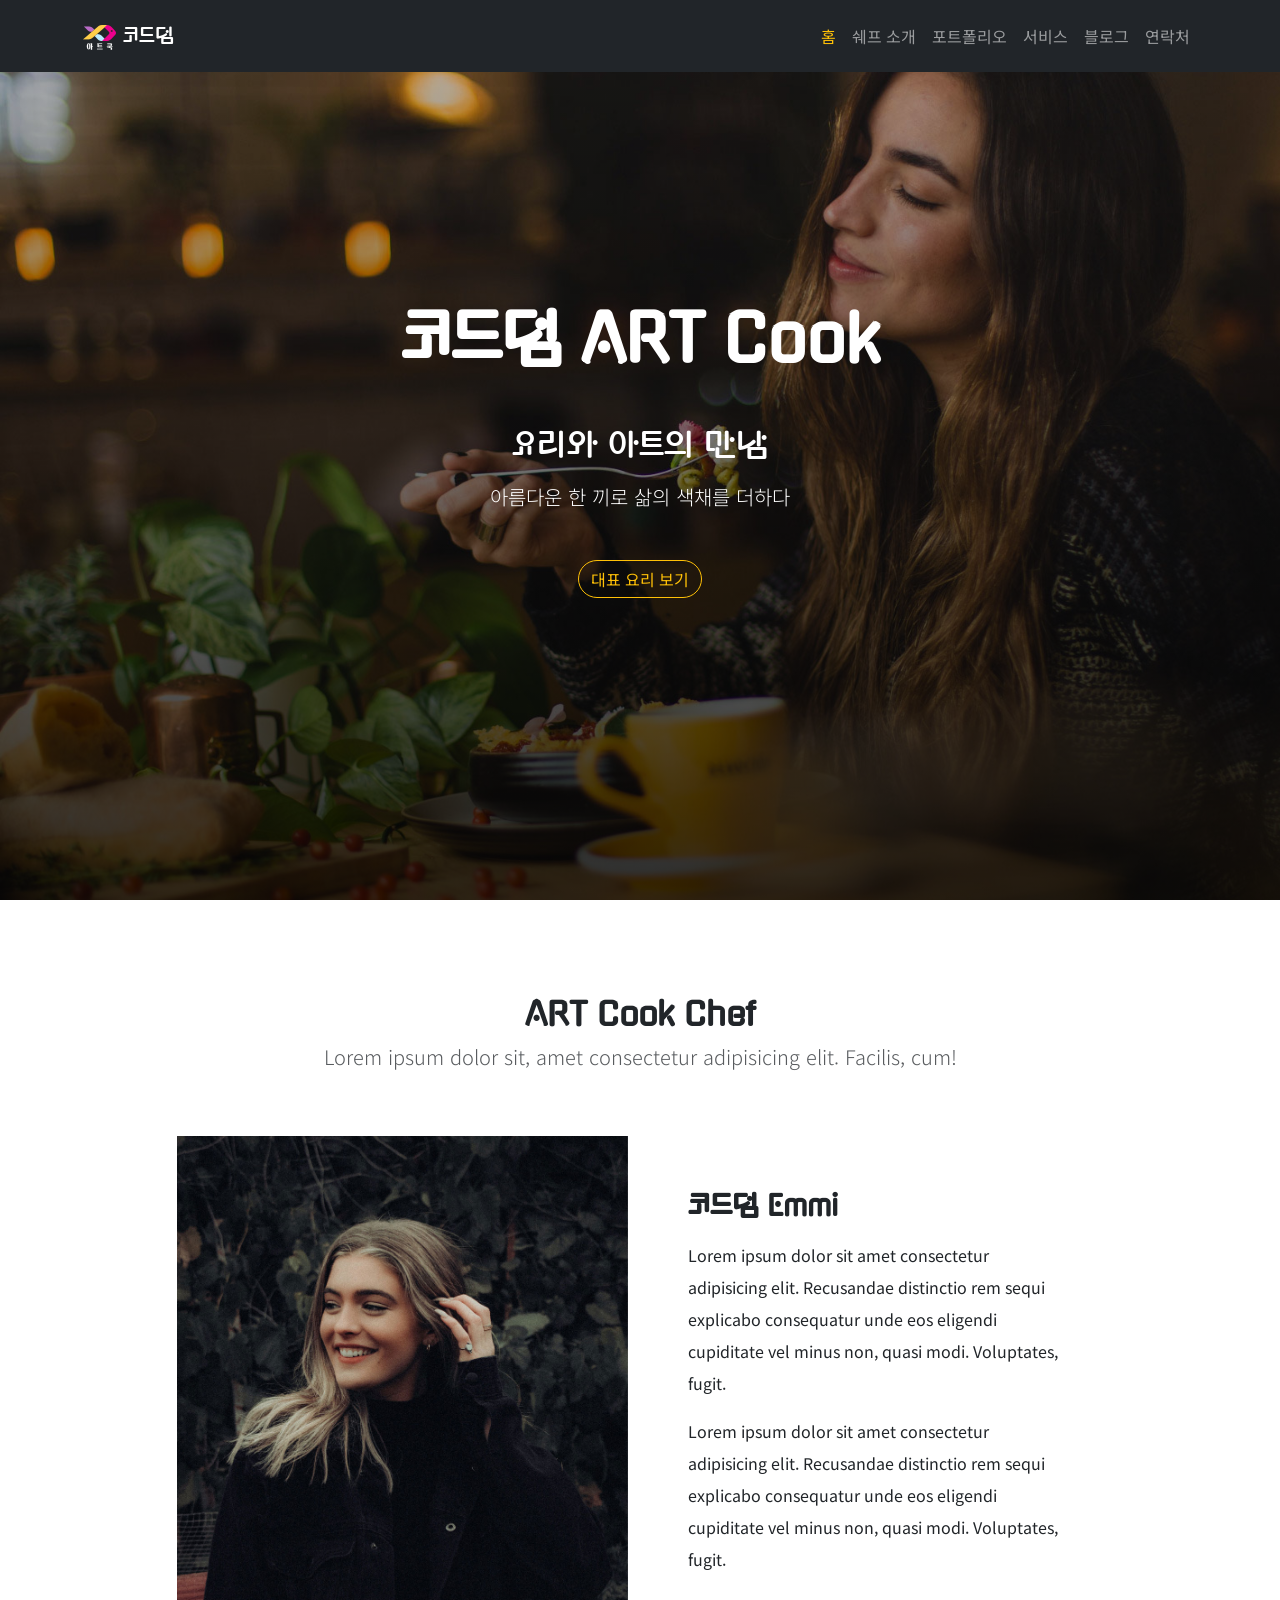
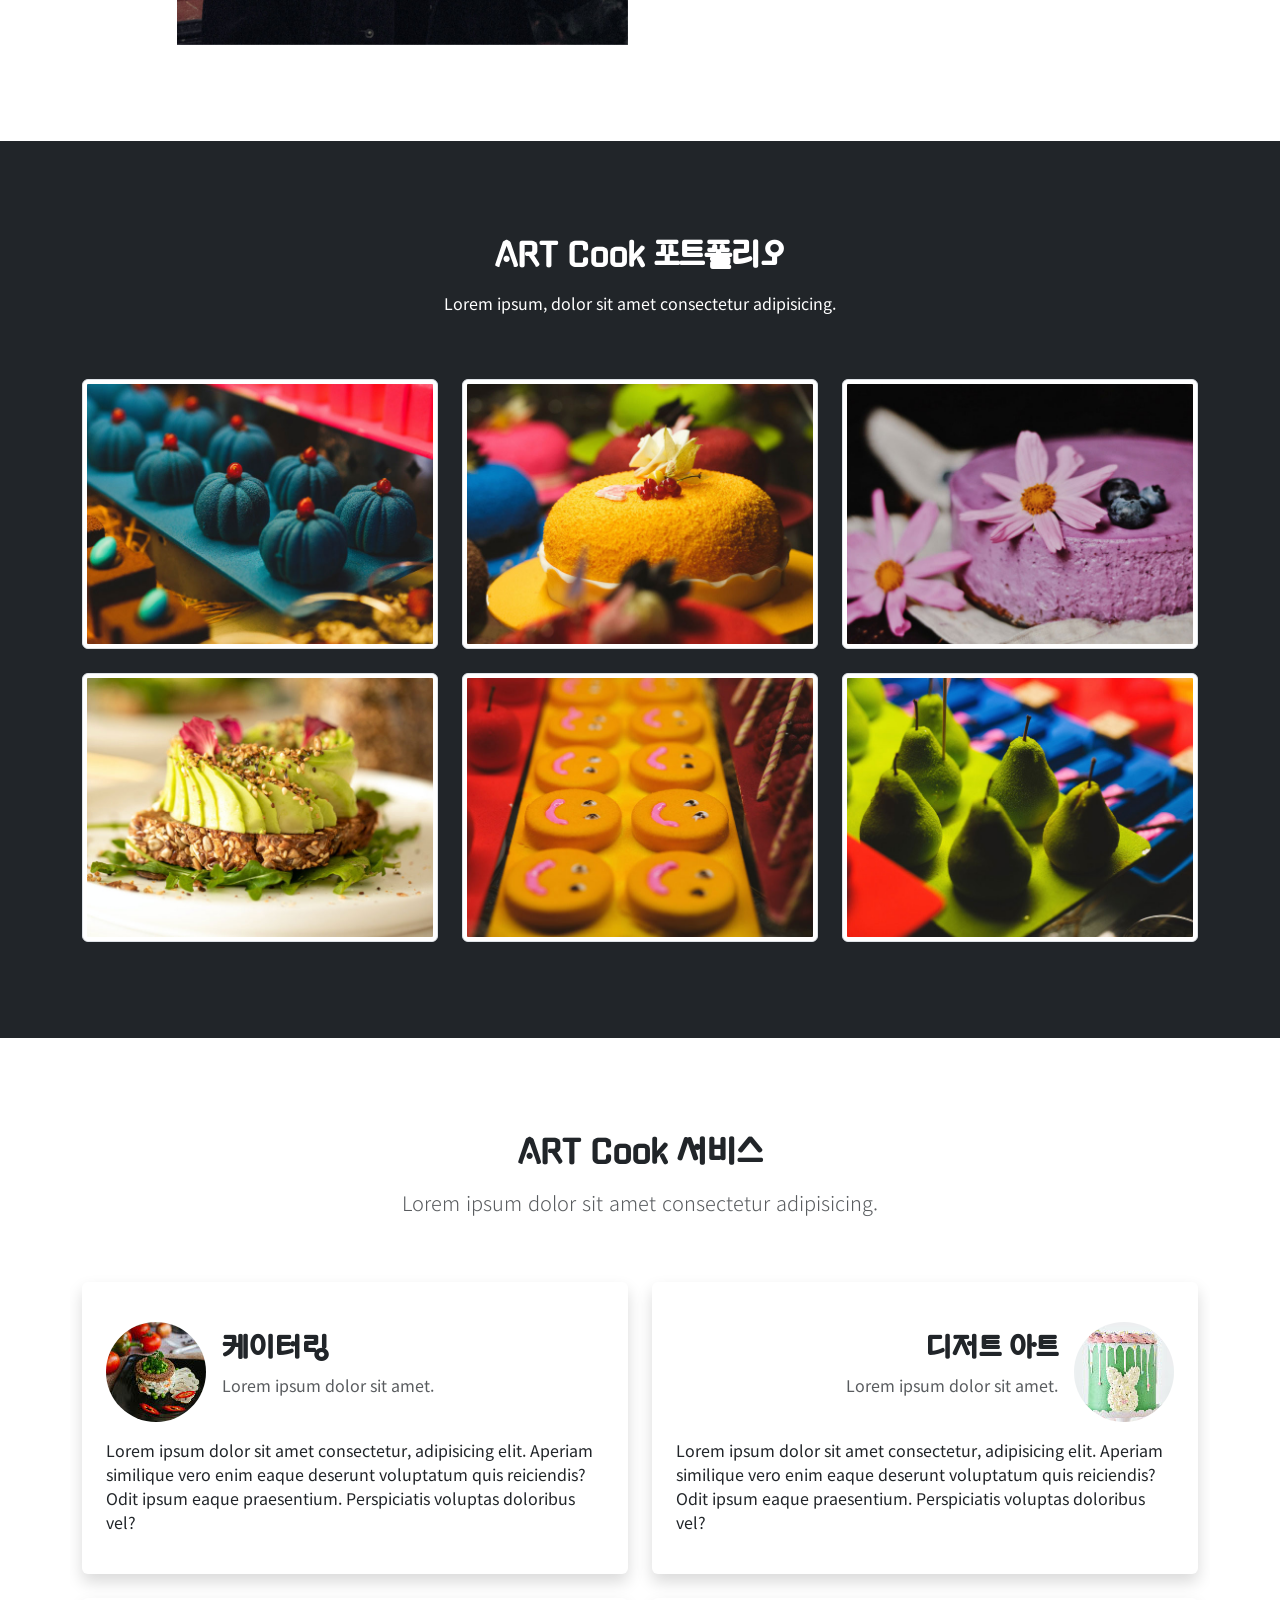
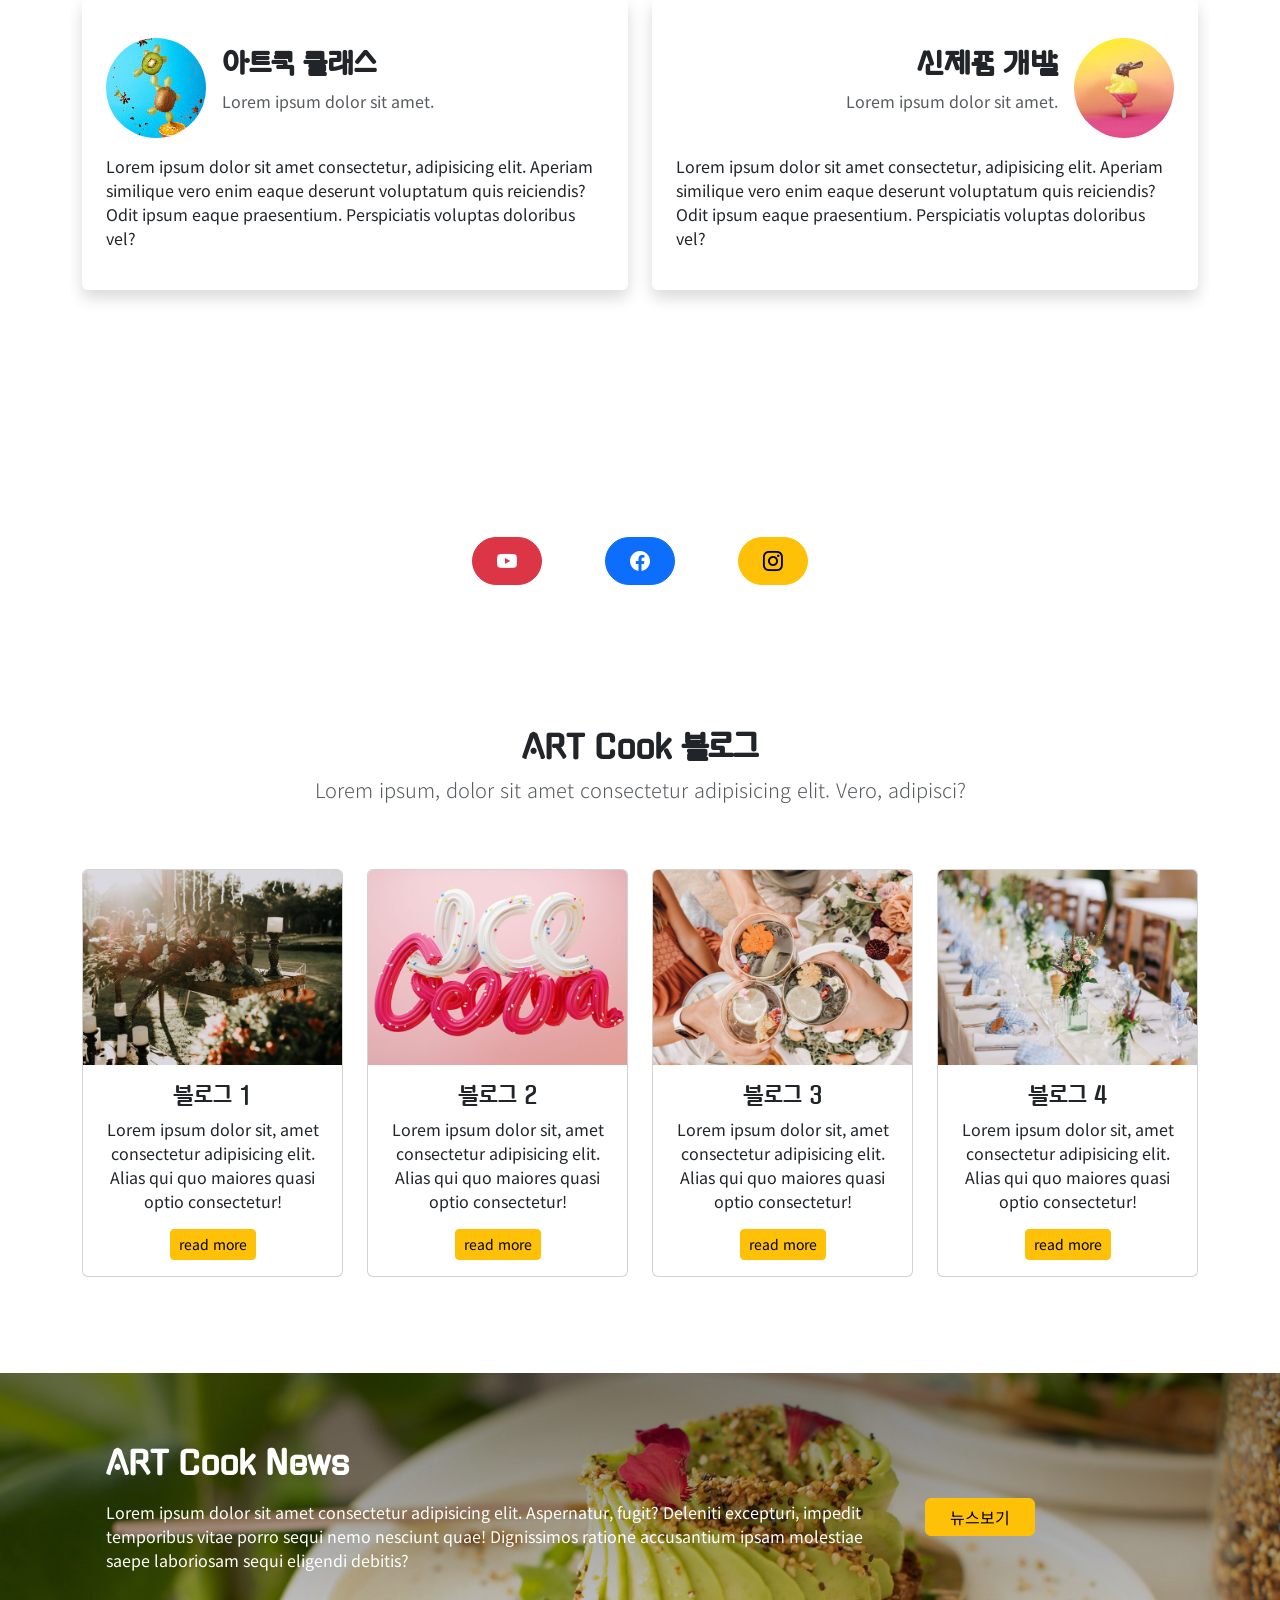
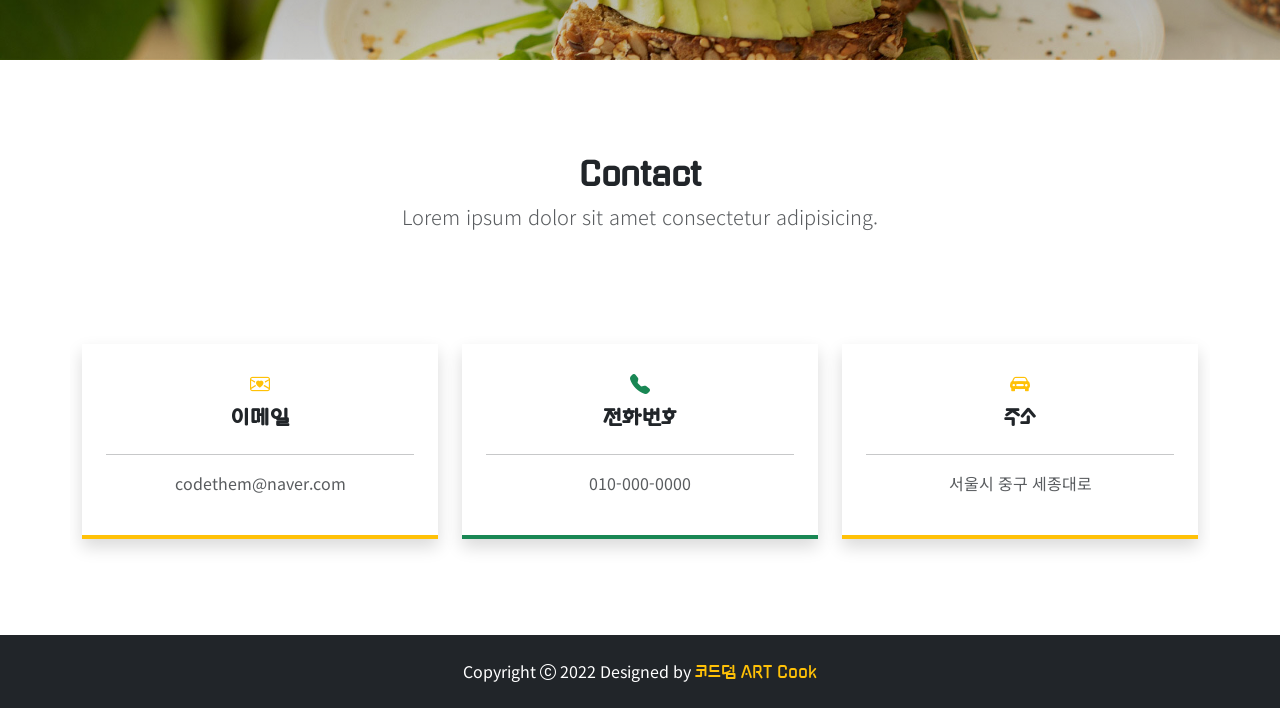
==== index.html @ 790dd7cb "Rename solution.html to index.html" ====
<!doctype html>
<html lang="ko">


<head>
    <meta charset="utf-8">
    <meta name="viewport" content="width=device-width, initial-scale=1">
    <title>코드덤 ART Cook</title>
    <link href="https://cdn.jsdelivr.net/npm/bootstrap@5.2.2/dist/css/bootstrap.min.css" rel="stylesheet"
        integrity="sha384-Zenh87qX5JnK2Jl0vWa8Ck2rdkQ2Bzep5IDxbcnCeuOxjzrPF/et3URy9Bv1WTRi" crossorigin="anonymous">
    <link rel="stylesheet" href="https://cdn.jsdelivr.net/npm/bootstrap-icons@1.9.1/font/bootstrap-icons.css">
    <link rel="stylesheet" href="solution-style.css">

    <!-- 구글 폰트 -->
    <link rel="preconnect" href="https://fonts.googleapis.com">
    <link rel="preconnect" href="https://fonts.gstatic.com" crossorigin>
    <link href="https://fonts.googleapis.com/css2?family=Gugi&family=Noto+Sans+KR:wght@400;700&display=swap"
        rel="stylesheet">
</head>


<body data-bs-spy="scroll" data-bs-target="#nav-menu">

    <!-- 네비게이션 영역 시작 -->
    <nav class="navbar navbar-expand-md bg-dark navbar-dark fixed-top">
        <div class="container">

            <a class="gugi-font navbar-brand" href="#home">
                <img src="images/logo.png" alt="로고">
                코드덤</a>

            <button class="navbar-toggler" type="button" data-bs-toggle="collapse" data-bs-target="#nav-menu"
                aria-controls="nav-menu" aria-expanded="false" aria-label="메뉴">
                <span class="navbar-toggler-icon"></span>
            </button>

            <div class="collapse navbar-collapse" id="nav-menu">
                <ul class="navbar-nav ms-auto my-2">
                    <li class="nav-item"><a class="nav-link" href="#home">홈</a></li>
                    <li class="nav-item"><a class="nav-link" href="#about-chef">쉐프 소개</a></li>
                    <li class="nav-item"><a class="nav-link" href="#portfolio">포트폴리오</a></li>
                    <li class="nav-item"><a class="nav-link" href="#service">서비스</a></li>
                    <li class="nav-item"><a class="nav-link" href="#blog">블로그</a></li>
                    <li class="nav-item"><a class="nav-link" href="#contact">연락처</a></li>
                </ul>
            </div>
        </div>
    </nav>
    <!-- 네비게이션 영역 끝 -->


    <!-- 헤더 영역 시작 -->
    <header id="home" class="d-flex flex-column justify-content-center align-items-center vh-100 text-white">

        <h1 class="display-3 fw-bold mb-5">코드덤 ART Cook</h1>
        <h4 class="fs-2 mb-3">요리와 아트의 만남</h4>
        <p class="lead mb-5">아름다운 한 끼로 삶의 색채를 더하다</p>
        <button type="button" data-bs-toggle="modal" data-bs-target="#bestmenuModal"
            class="btn btn-outline-warning rounded-pill">대표 요리 보기</button>

        <!-- Modal -->
        <div class="modal fade" id="bestmenuModal" tabindex="-1" aria-labelledby="bestmenuModalLabel"
            aria-hidden="true">
            <div class="modal-dialog modal-sm modal-dialog-scrollable">
                <div class="modal-content">
                    <div class="modal-header">
                        <h1 class="modal-title text-dark fs-5" id="bestmenuModalLabel">ART Cook 대표 요리</h1>
                        <button type="button" class="btn-close" data-bs-dismiss="modal" aria-label="닫기"></button>
                    </div>
                    <div class="modal-body">
                        <img src="images/bestmenu.jpg" alt="대표 요리" class="img-fluid">
                        <p class="text-muted">Lorem ipsum dolor sit amet, consectetur adipisicing elit. Eos vitae ipsum
                            labore cumque esse eveniet aperiam ratione repudiandae necessitatibus soluta.</p>
                        <p class="text-muted">Lorem ipsum dolor sit amet consectetur adipisicing elit. Nulla, architecto
                            quisquam enim, explicabo voluptas minima dolorem nihil, minus rerum totam similique
                            accusantium quam excepturi neque! Id labore vero, eveniet atque molestias nihil voluptatum
                            hic quia dignissimos autem alias, assumenda doloribus incidunt? Sunt iure, hic cumque
                            aliquid sequi debitis, at ratione labore et maxime magnam illum. Est maxime similique fugit
                            consectetur at cumque voluptatem deserunt eveniet id voluptatum, voluptas provident minus
                            facilis ea? Quam aspernatur, odio explicabo magni nulla, reiciendis deleniti odit, nesciunt
                            voluptatibus dolorum mollitia atque aliquid fuga in animi ab? Aut a nulla quasi magni
                            molestias veritatis rerum distinctio.</p>
                    </div>
                </div>
            </div>
        </div>
        <!-- Modal 끝 -->
    </header>
    <!-- 헤더 영역 끝 -->


    <!-- 쉐프 소개 섹션 시작 -->
    <section class="container py-5" id="about-chef">

        <div class="text-center py-5">
            <h2 class="fw-bold">ART Cook Chef</h2>
            <p class="lead text-muted">Lorem ipsum dolor sit, amet consectetur adipisicing elit. Facilis, cum!</p>
        </div>

        <div class="row justify-content-center align-items-center mb-5">
            <div class="col-md-5">
                <img src="images/chef.jpg" alt="쉐프 프로필 사진" class="img-fluid">
            </div>
            <div class="col-md-7 col-lg-5 px-lg-5">
                <h3 class="fw-bold mb-3">코드덤 Emmi</h3>
                <p class="lh-lg">Lorem ipsum dolor sit amet consectetur adipisicing elit. Recusandae distinctio rem
                    sequi explicabo
                    consequatur unde eos eligendi cupiditate vel minus non, quasi modi. Voluptates, fugit.</p>
                <p class="lh-lg">Lorem ipsum dolor sit amet consectetur adipisicing elit. Recusandae distinctio rem
                    sequi explicabo
                    consequatur unde eos eligendi cupiditate vel minus non, quasi modi. Voluptates, fugit.</p>
            </div>
        </div>

    </section>
    <!-- 쉐프 소개 섹션 끝 -->


    <!-- 포트폴리오 섹션 시작 -->
    <section class="bg-dark py-5" id="portfolio">

        <div class="container overflow-hidden">
            <div class="text-center text-white py-5">
                <h2 class="fw-bold mb-3">ART Cook 포트폴리오</h2>
                <p>Lorem ipsum, dolor sit amet consectetur adipisicing.</p>
            </div>

            <div class="row pb-5 g-4">
                <div class="col-sm-6 col-lg-4">
                    <img src="images/portfolio1.jpg" alt="포트폴리오 사진 1" class="img-fluid img-thumbnail">
                </div>
                <div class="col-sm-6 col-lg-4">
                    <img src="images/portfolio2.jpg" alt="포트폴리오 사진 2" class="img-fluid img-thumbnail">
                </div>
                <div class="col-sm-6 col-lg-4">
                    <img src="images/portfolio3.jpg" alt="포트폴리오 사진 3" class="img-fluid img-thumbnail">
                </div>
                <div class="col-sm-6 col-lg-4">
                    <img src="images/portfolio4.jpg" alt="포트폴리오 사진 4" class="img-fluid img-thumbnail">
                </div>
                <div class="col-sm-6 col-lg-4">
                    <img src="images/portfolio5.jpg" alt="포트폴리오 사진 5" class="img-fluid img-thumbnail">
                </div>
                <div class="col-sm-6 col-lg-4">
                    <img src="images/portfolio6.jpg" alt="포트폴리오 사진 6" class="img-fluid img-thumbnail">
                </div>
            </div>
        </div>
    </section>
    <!-- 포트폴리오 섹션 끝 -->


    <!-- 서비스 섹션 시작 -->
    <section class="container overflow-hidden py-5" id="service">

        <div class="text-center py-5">
            <h2 class="fw-bold mb-3">ART Cook 서비스</h2>
            <p class="lead text-muted">Lorem ipsum dolor sit amet consectetur adipisicing.</p>
        </div>

        <div class="row mb-5 g-4">
            <div class="col-md-6">
                <div class="card-hover shadow rounded p-4">
                    <div class="d-flex align-items-center py-3">
                        <img src="images/service1.jpg" alt="서비스 1" class="rounded-circle">
                        <div class="ms-3">
                            <h3 class="fw-bold">케이터링</h3>
                            <p class="text-muted">Lorem ipsum dolor sit amet.</p>
                        </div>
                    </div>
                    <p>Lorem ipsum dolor sit amet consectetur, adipisicing elit. Aperiam similique vero enim eaque
                        deserunt voluptatum quis reiciendis? Odit ipsum eaque praesentium. Perspiciatis voluptas
                        doloribus vel?</p>
                </div>
            </div>

            <div class="col-md-6">
                <div class="card-hover shadow rounded p-4">
                    <div class="d-flex justify-content-end align-items-center py-3">
                        <div class="text-end me-3">
                            <h3 class="fw-bold">디저트 아트</h3>
                            <p class="text-muted">Lorem ipsum dolor sit amet.</p>
                        </div>
                        <img src="images/service2.jpg" alt="서비스 2" class="rounded-circle">
                    </div>
                    <p>Lorem ipsum dolor sit amet consectetur, adipisicing elit. Aperiam similique vero enim eaque
                        deserunt voluptatum quis reiciendis? Odit ipsum eaque praesentium. Perspiciatis voluptas
                        doloribus vel?</p>
                </div>
            </div>

            <div class="col-md-6">
                <div class="card-hover shadow rounded p-4">
                    <div class="d-flex align-items-center py-3">
                        <img src="images/service3.jpg" alt="서비스 3" class="rounded-circle">
                        <div class="ms-3">
                            <h3 class="fw-bold">아트쿡 클래스</h3>
                            <p class="text-muted">Lorem ipsum dolor sit amet.</p>
                        </div>
                    </div>
                    <p>Lorem ipsum dolor sit amet consectetur, adipisicing elit. Aperiam similique vero enim eaque
                        deserunt voluptatum quis reiciendis? Odit ipsum eaque praesentium. Perspiciatis voluptas
                        doloribus vel?</p>
                </div>
            </div>

            <div class="col-md-6">
                <div class="card-hover shadow rounded p-4">
                    <div class="d-flex justify-content-end align-items-center py-3">
                        <div class="text-end me-3">
                            <h3 class="fw-bold">신제품 개발</h3>
                            <p class="text-muted">Lorem ipsum dolor sit amet.</p>
                        </div>
                        <img src="images/service4.jpg" alt="서비스 4" class="rounded-circle">
                    </div>
                    <p>Lorem ipsum dolor sit amet consectetur, adipisicing elit. Aperiam similique vero enim eaque
                        deserunt voluptatum quis reiciendis? Odit ipsum eaque praesentium. Perspiciatis voluptas
                        doloribus vel?</p>
                </div>
            </div>
        </div>
    </section>
    <!-- 서비스 섹션 끝 -->


    <!-- SNS 섹션 시작 -->
    <section class="py-5" id="sns-links">
        <div class="container text-center text-white">
            <h2 class="fw-bold mb-3">ART Cook SNS</h2>
            <p>Lorem ipsum dolor sit amet consectetur adipisicing elit. Beatae, ipsum.</p>
            <div class="d-flex justify-content-evenly px-5 mt-4 w-50 m-auto">
                <a href="https://www.youtube.com/c/%EC%BD%94%EB%93%9C%EB%8D%A4Codeyourdreams" target="_blank"
                    class="btn btn-danger rounded-pill btn-lg px-4"><i class="bi bi-youtube"></i></a>
                <a href="#" class="btn btn-primary rounded-pill btn-lg px-4"><i class="bi bi-facebook"></i></a>
                <a href="#" class="btn btn-warning rounded-pill btn-lg px-4"><i class="bi bi-instagram"></i></a>
            </div>
        </div>
    </section>
    <!-- SNS 섹션 끝 -->


    <!-- 블로그 섹션 시작 -->
    <section class="container overflow-hidden py-5" id="blog">

        <div class="text-center py-5">
            <h2 class="fw-bold">ART Cook 블로그</h2>
            <p class="lead text-muted">Lorem ipsum, dolor sit amet consectetur adipisicing elit. Vero, adipisci?</p>
        </div>

        <div class="row pb-5 gy-4">
            <div class="col-sm-6 col-lg">
                <div class="card">
                    <img src="images/blog1.jpg" alt="블로그 1" class="card-img-top">
                    <div class="card-body text-center">
                        <h3 class="card-title fs-4">블로그 1</h3>
                        <p class="card-text">Lorem ipsum dolor sit, amet consectetur adipisicing elit. Alias qui quo
                            maiores quasi optio consectetur!</p>
                        <a href="#" class="btn btn-warning btn-sm">read more</a>
                    </div>
                </div>
            </div>

            <div class="col-sm-6 col-lg">
                <div class="card">
                    <img src="images/blog2.jpg" alt="블로그 2" class="card-img-top">
                    <div class="card-body text-center">
                        <h3 class="card-title fs-4">블로그 2</h3>
                        <p class="card-text">Lorem ipsum dolor sit, amet consectetur adipisicing elit. Alias qui quo
                            maiores quasi optio consectetur!</p>
                        <a href="#" class="btn btn-warning btn-sm">read more</a>
                    </div>
                </div>
            </div>

            <div class="col-sm-6 col-lg">
                <div class="card">
                    <img src="images/blog3.jpg" alt="블로그 3" class="card-img-top">
                    <div class="card-body text-center">
                        <h3 class="card-title fs-4">블로그 3</h3>
                        <p class="card-text">Lorem ipsum dolor sit, amet consectetur adipisicing elit. Alias qui quo
                            maiores quasi optio consectetur!</p>
                        <a href="#" class="btn btn-warning btn-sm">read more</a>
                    </div>
                </div>
            </div>

            <div class="col-sm-6 col-lg">
                <div class="card">
                    <img src="images/blog4.jpg" alt="블로그 4" class="card-img-top">
                    <div class="card-body text-center">
                        <h3 class="card-title fs-4">블로그 4</h3>
                        <p class="card-text">Lorem ipsum dolor sit, amet consectetur adipisicing elit. Alias qui quo
                            maiores quasi optio consectetur!</p>
                        <a href="#" class="btn btn-warning btn-sm">read more</a>
                    </div>
                </div>
            </div>
        </div>

    </section>
    <!-- 블로그 섹션 끝 -->


    <!-- 뉴스 섹션 시작 -->
    <section class="py-5" id="news">
        <div class="container">
            <div class="row p-4 align-items-center">

                <div class="col-lg-9  text-white">
                    <h2 class="fw-bold mb-3">ART Cook News</h2>
                    <p>Lorem ipsum dolor sit amet consectetur adipisicing elit. Aspernatur, fugit? Deleniti excepturi,
                        impedit temporibus vitae porro sequi nemo nesciunt quae! Dignissimos ratione accusantium ipsam
                        molestiae saepe laboriosam sequi eligendi debitis?</p>
                </div>

                <div class="col-lg-3">
                    <!-- Button trigger modal -->
                    <button type="button" class="btn btn-warning px-4" data-bs-toggle="modal"
                        data-bs-target="#newsModal">
                        뉴스보기
                    </button>

                    <!-- Modal -->
                    <div class="modal fade" id="newsModal" tabindex="-1" aria-labelledby="newsModalTitle"
                        aria-hidden="true">
                        <div class="modal-dialog modal-dialog-centered modal-lg">
                            <div class="modal-content ">
                                <div class="modal-header">
                                    <h1 class="modal-title fs-5" id="newsModalTitle">ART Cook News</h1>
                                    <button type="button" class="btn-close" data-bs-dismiss="modal"
                                        aria-label="닫기"></button>
                                </div>
                                <div class="modal-body">
                                    <div class="ratio ratio-16x9">
                                        <iframe src="https://www.youtube.com/embed/DzN-aG3o87k"
                                            title="YouTube video player"
                                            allow="accelerometer; autoplay; clipboard-write; encrypted-media; gyroscope; picture-in-picture"
                                            allowfullscreen></iframe>
                                    </div>
                                </div>
                            </div>
                        </div>
                    </div>
                    <!-- Modal 끝 -->
                </div>
            </div>
        </div>
    </section>
    <!-- 뉴스 섹션 끝 -->


    <!-- 연락처 섹션 시작 -->
    <section class="container overflow-hidden py-5 text-center" id="contact">

        <div class="py-5">
            <h2 class="fw-bold">Contact</h2>
            <p class="lead text-muted">Lorem ipsum dolor sit amet consectetur adipisicing.</p>
        </div>

        <div class="row py-5 gy-3">
            <div class="col-md-4">
                <div class="shadow p-4 border-bottom border-4 border-warning">
                    <i class="bi bi-envelope-heart fs-5 text-warning"></i>
                    <h3 class="fw-bold fs-5 py-2">이메일</h3>
                    <hr>
                    <p class="text-muted">codethem@naver.com</p>
                </div>
            </div>

            <div class="col-md-4">
                <div class="shadow p-4 border-bottom border-4 border-success">
                    <i class="bi bi-telephone-fill fs-5 text-success"></i>
                    <h3 class="fw-bold fs-5 py-2">전화번호</h3>
                    <hr>
                    <p class="text-muted">010-000-0000</p>
                </div>
            </div>

            <div class="col-md-4">
                <div class="shadow p-4 border-bottom border-4 border-warning">
                    <i class="bi bi-car-front-fill fs-5 text-warning"></i>
                    <h3 class="fw-bold fs-5 py-2">주소</h3>
                    <hr>
                    <p class="text-muted">서울시 중구 세종대로</p>
                </div>
            </div>
        </div>
    </section>
    <!-- 연락처 섹션 끝 -->


    <!-- 풋터 시작 -->
    <footer class="bg-dark text-white">
        <div class="container text-center">
            <p class="py-4 mb-0">Copyright <i class="bi bi-c-circle"></i> 2022 Designed by <a
                    href="https://www.codethem.co.kr/" target="_blank"
                    class="gugi-font link-warning text-decoration-none">코드덤 ART
                    Cook</a></p>
        </div>
    </footer>
    <!-- 풋터 끝 -->


    <script src="https://cdn.jsdelivr.net/npm/bootstrap@5.2.2/dist/js/bootstrap.bundle.min.js"
        integrity="sha384-OERcA2EqjJCMA+/3y+gxIOqMEjwtxJY7qPCqsdltbNJuaOe923+mo//f6V8Qbsw3"
        crossorigin="anonymous"></script>
</body>

</html>
---- solution-style.css ----
body {
    font-family: 'Noto Sans KR', sans-serif;
}

h1,
h2,
h3,
h4,
.gugi-font {
    font-family: 'Gugi', cursive;
}


/* 네비게이션 영역 */
.nav-link:hover,
.nav-link.active {
    color: #ffc107 !important;
}


/* 헤더 영역 */
header {
    background-image: linear-gradient(to top, rgba(0, 0, 0, 0.8), rgba(0, 0, 0, 0.2)), url(images/main-bg.jpg);
    background-size: cover;
    background-position: center top;
    background-attachment: fixed;
}


/* 서비스 섹션 */
.card-hover:hover {
    background-color: #ffc10726;
}


/* SNS 영역 */
#sns-links {
    background-image: linear-gradient(rgba(0, 0, 0, 0.8), rgba(0, 0, 0, 0.2)), url(images/sns-bg.jpg);
    background-size: cover;
    background-position: center;
    background-attachment: fixed;
}


/* 뉴스 섹션 */
#news {
    background-image: linear-gradient(rgba(0, 0, 0, 0.5), rgba(0, 0, 0, 0.2)), url(images/news-bg.jpg);
    background-size: cover;
    background-position: center;
}
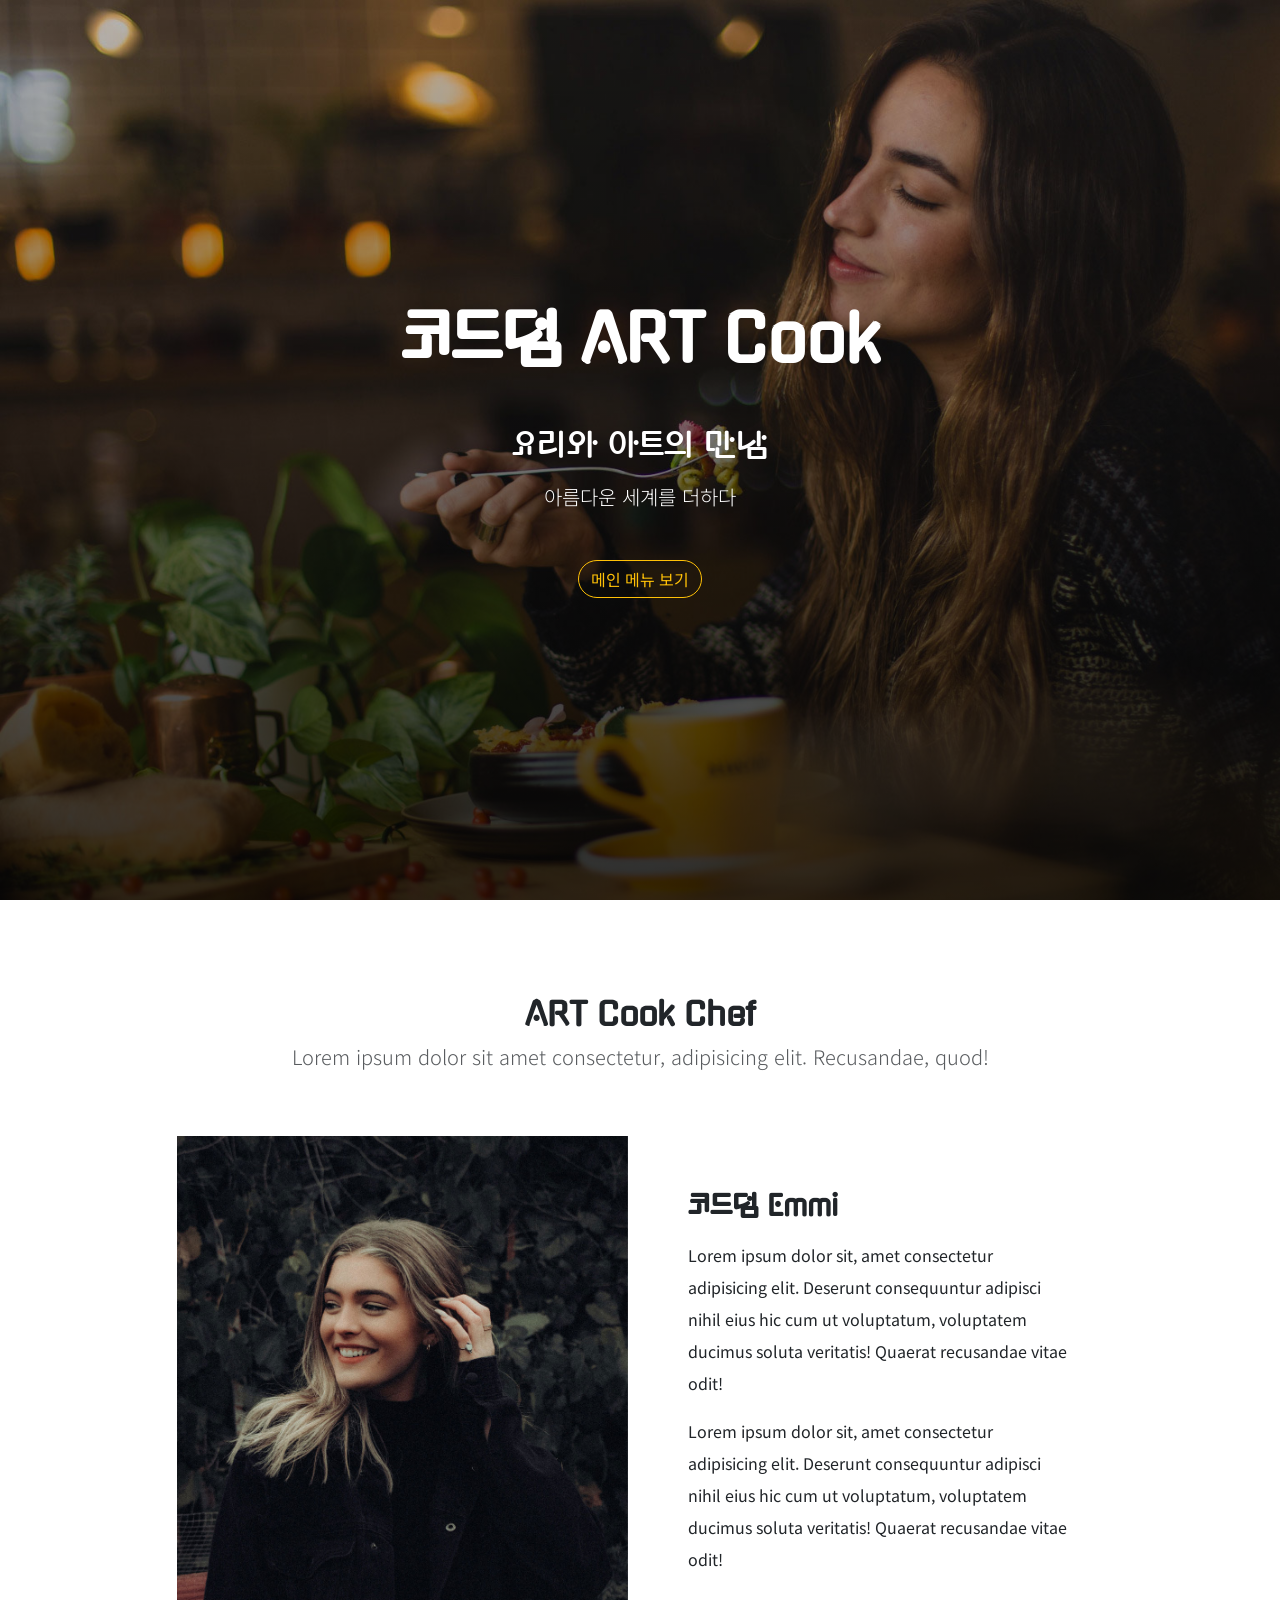
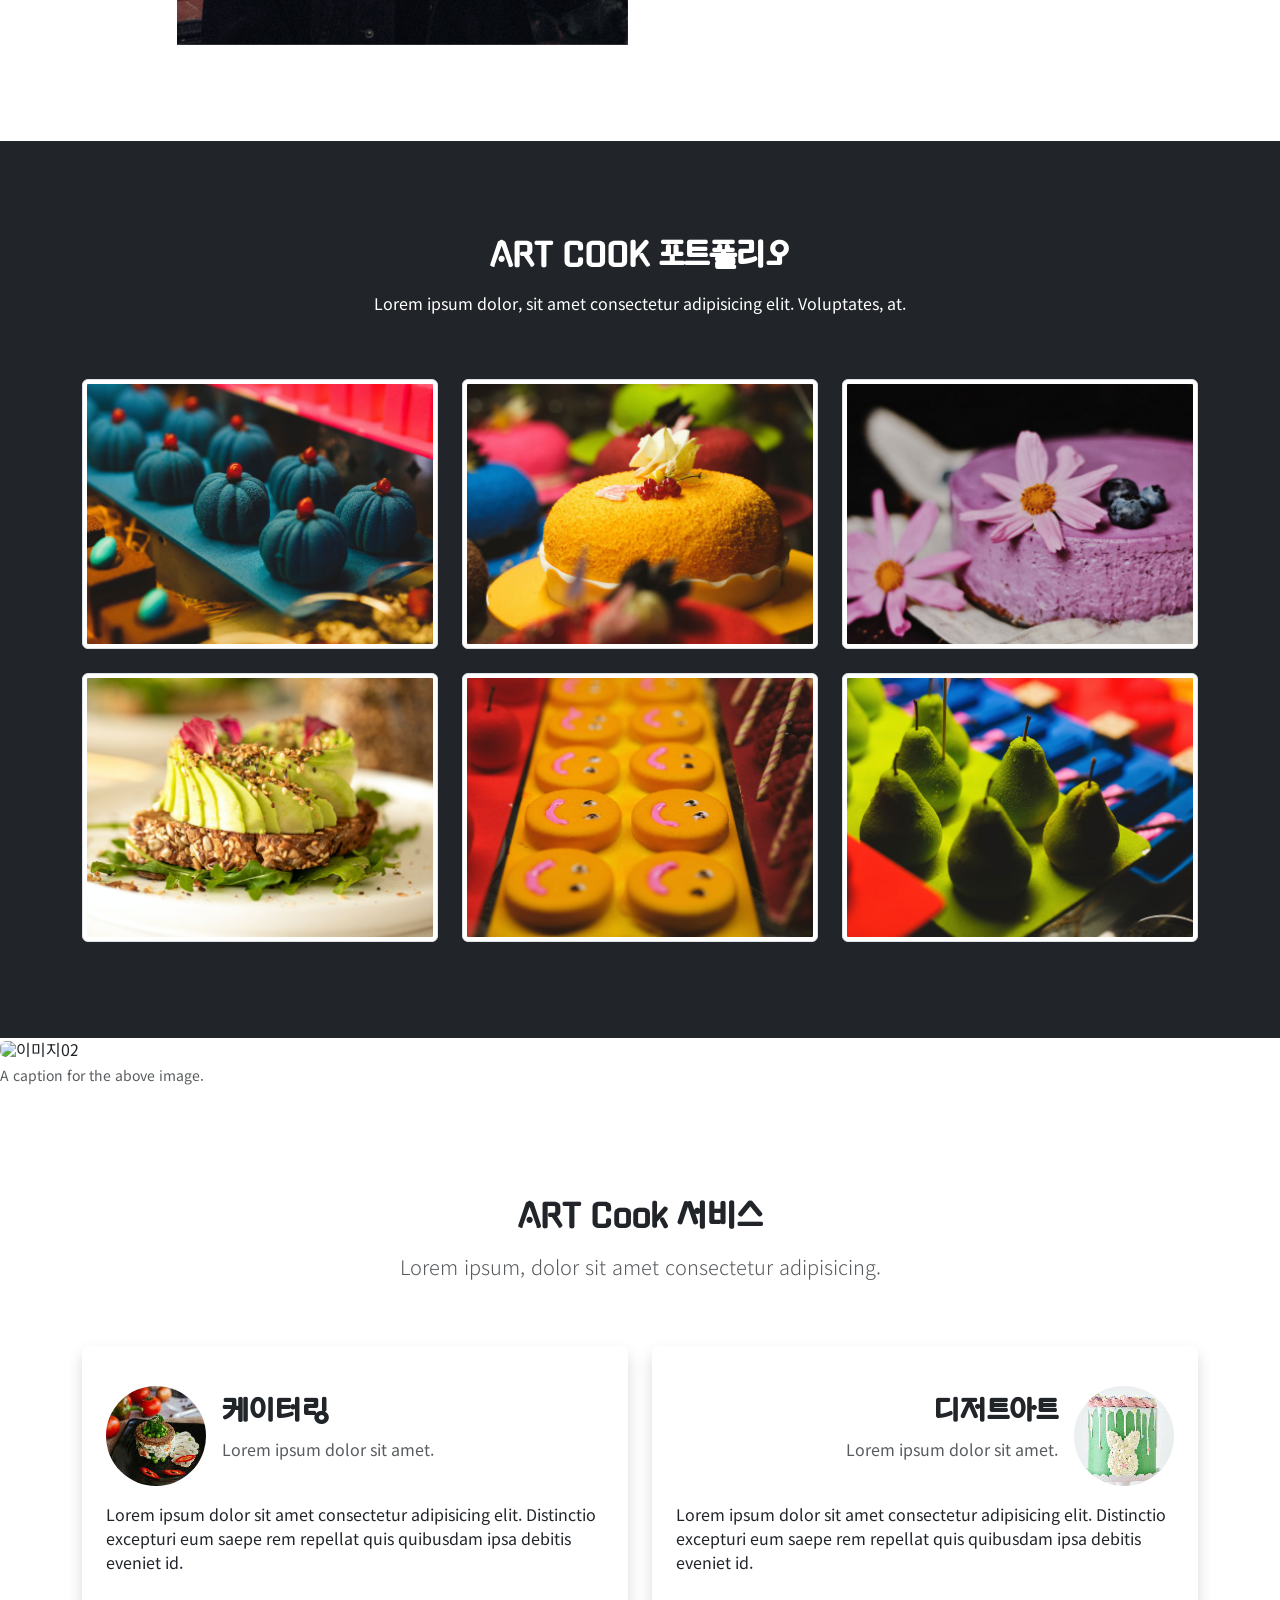
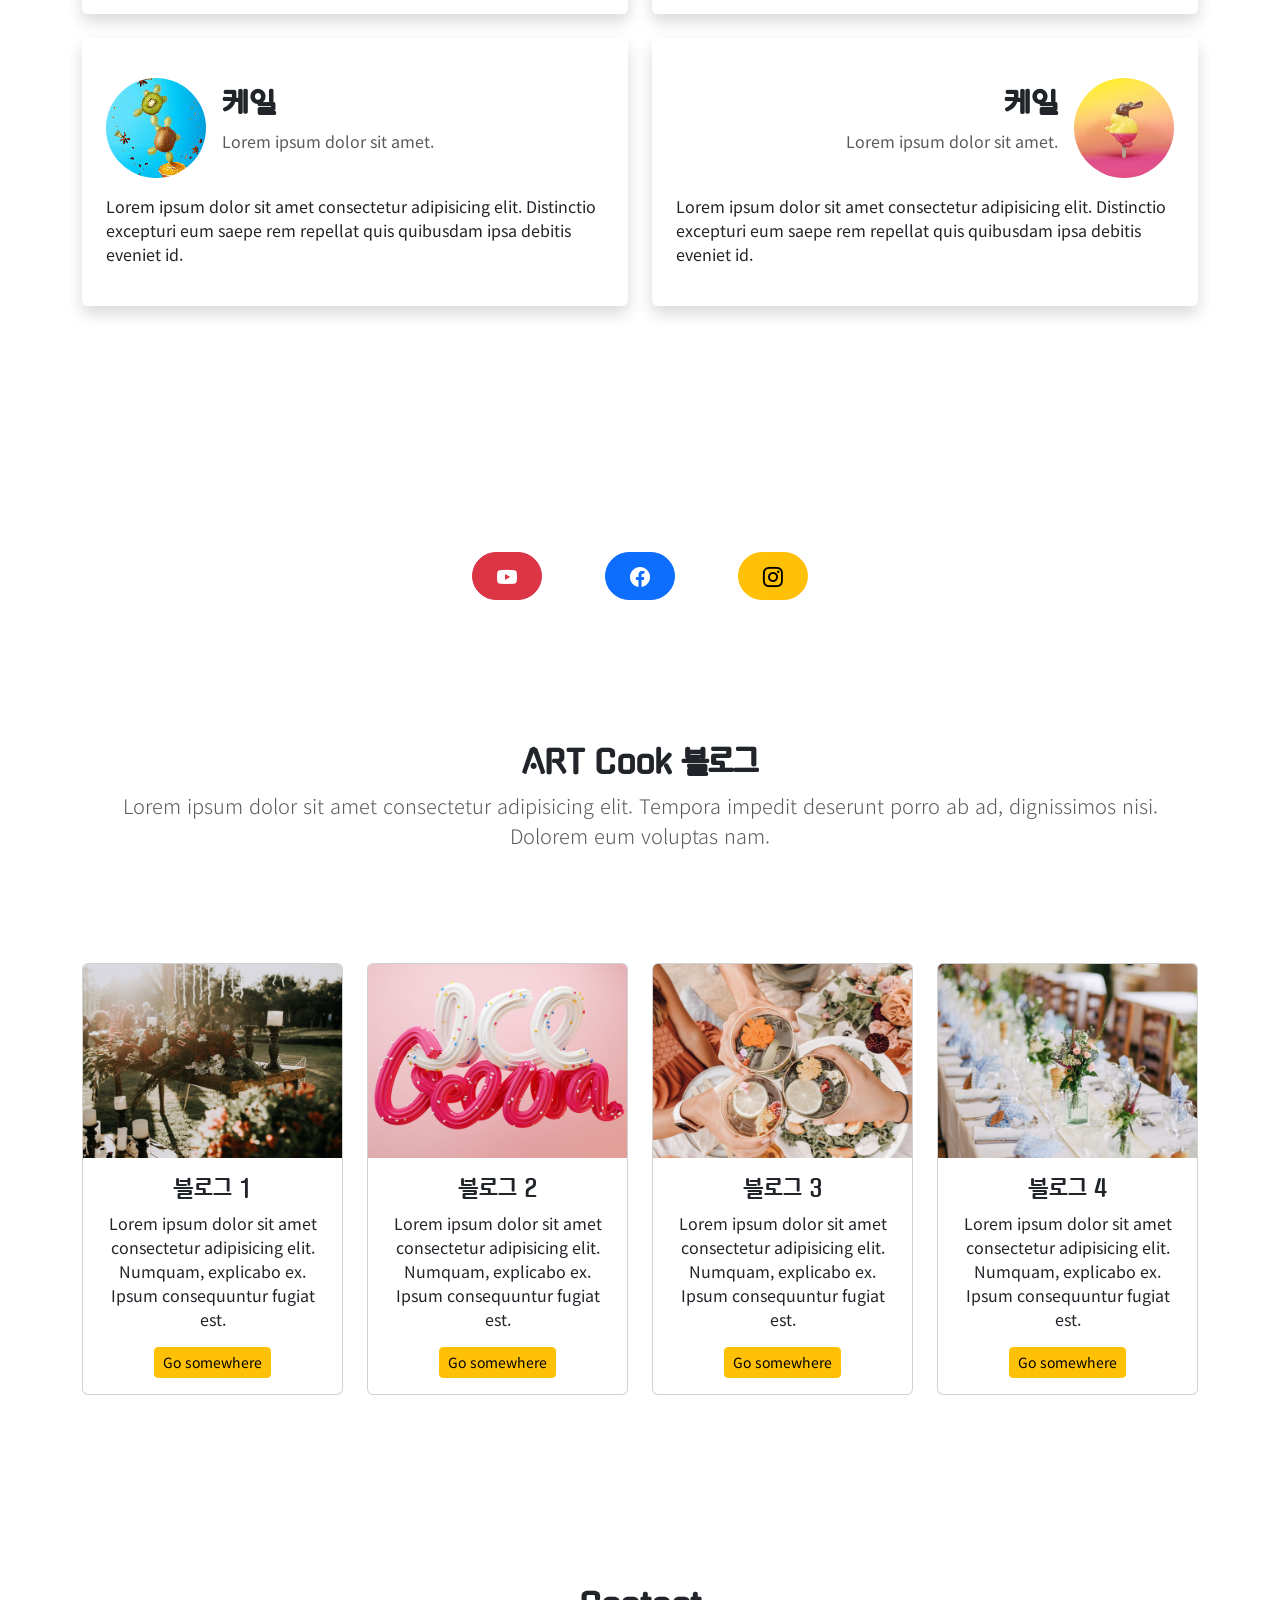
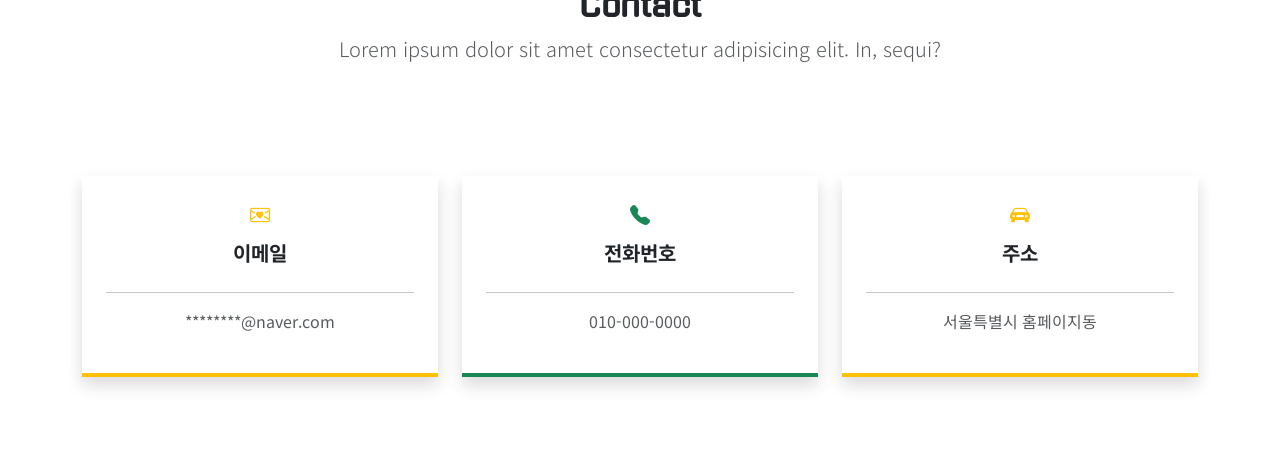
==== commit 0115d543: "Add files via upload" ====
--- a/index.html
+++ b/index.html
@@ -1,176 +1,105 @@
 <!doctype html>
 <html lang="ko">
-
-
-<head>
+  <head>
     <meta charset="utf-8">
     <meta name="viewport" content="width=device-width, initial-scale=1">
-    <title>코드덤 ART Cook</title>
-    <link href="https://cdn.jsdelivr.net/npm/bootstrap@5.2.2/dist/css/bootstrap.min.css" rel="stylesheet"
-        integrity="sha384-Zenh87qX5JnK2Jl0vWa8Ck2rdkQ2Bzep5IDxbcnCeuOxjzrPF/et3URy9Bv1WTRi" crossorigin="anonymous">
-    <link rel="stylesheet" href="https://cdn.jsdelivr.net/npm/bootstrap-icons@1.9.1/font/bootstrap-icons.css">
-    <link rel="stylesheet" href="solution-style.css">
-
-    <!-- 구글 폰트 -->
+    <title>코드덤 아트쿡</title>
+    <link href="https://cdn.jsdelivr.net/npm/bootstrap@5.2.3/dist/css/bootstrap.min.css" rel="stylesheet" integrity="sha384-rbsA2VBKQhggwzxH7pPCaAqO46MgnOM80zW1RWuH61DGLwZJEdK2Kadq2F9CUG65" crossorigin="anonymous">
+    <link rel="stylesheet" href="https://cdn.jsdelivr.net/npm/bootstrap-icons@1.10.5/font/bootstrap-icons.css">
+    <link rel="stylesheet" href="style.css"> 
+    
+    <!-- 구글폰트 -->
     <link rel="preconnect" href="https://fonts.googleapis.com">
     <link rel="preconnect" href="https://fonts.gstatic.com" crossorigin>
-    <link href="https://fonts.googleapis.com/css2?family=Gugi&family=Noto+Sans+KR:wght@400;700&display=swap"
-        rel="stylesheet">
+    <link href="https://fonts.googleapis.com/css2?family=Gugi&family=Noto+Sans+KR:wght@400;700&display=swap" rel="stylesheet">
+
 </head>
-
-
-<body data-bs-spy="scroll" data-bs-target="#nav-menu">
-
-    <!-- 네비게이션 영역 시작 -->
-    <nav class="navbar navbar-expand-md bg-dark navbar-dark fixed-top">
-        <div class="container">
-
-            <a class="gugi-font navbar-brand" href="#home">
-                <img src="images/logo.png" alt="로고">
-                코드덤</a>
-
-            <button class="navbar-toggler" type="button" data-bs-toggle="collapse" data-bs-target="#nav-menu"
-                aria-controls="nav-menu" aria-expanded="false" aria-label="메뉴">
-                <span class="navbar-toggler-icon"></span>
-            </button>
-
-            <div class="collapse navbar-collapse" id="nav-menu">
-                <ul class="navbar-nav ms-auto my-2">
-                    <li class="nav-item"><a class="nav-link" href="#home">홈</a></li>
-                    <li class="nav-item"><a class="nav-link" href="#about-chef">쉐프 소개</a></li>
-                    <li class="nav-item"><a class="nav-link" href="#portfolio">포트폴리오</a></li>
-                    <li class="nav-item"><a class="nav-link" href="#service">서비스</a></li>
-                    <li class="nav-item"><a class="nav-link" href="#blog">블로그</a></li>
-                    <li class="nav-item"><a class="nav-link" href="#contact">연락처</a></li>
-                </ul>
-            </div>
-        </div>
-    </nav>
-    <!-- 네비게이션 영역 끝 -->
-
-
-    <!-- 헤더 영역 시작 -->
-    <header id="home" class="d-flex flex-column justify-content-center align-items-center vh-100 text-white">
-
-        <h1 class="display-3 fw-bold mb-5">코드덤 ART Cook</h1>
+  <body>
+    <header class="vh-100 text-white d-flex flex-column justify-content-center align-items-center">
+        <h1 class="display-3 fw-bold mb-5"> 코드덤 ART Cook</h1>
         <h4 class="fs-2 mb-3">요리와 아트의 만남</h4>
-        <p class="lead mb-5">아름다운 한 끼로 삶의 색채를 더하다</p>
-        <button type="button" data-bs-toggle="modal" data-bs-target="#bestmenuModal"
-            class="btn btn-outline-warning rounded-pill">대표 요리 보기</button>
-
-        <!-- Modal -->
-        <div class="modal fade" id="bestmenuModal" tabindex="-1" aria-labelledby="bestmenuModalLabel"
-            aria-hidden="true">
-            <div class="modal-dialog modal-sm modal-dialog-scrollable">
-                <div class="modal-content">
-                    <div class="modal-header">
-                        <h1 class="modal-title text-dark fs-5" id="bestmenuModalLabel">ART Cook 대표 요리</h1>
-                        <button type="button" class="btn-close" data-bs-dismiss="modal" aria-label="닫기"></button>
-                    </div>
-                    <div class="modal-body">
-                        <img src="images/bestmenu.jpg" alt="대표 요리" class="img-fluid">
-                        <p class="text-muted">Lorem ipsum dolor sit amet, consectetur adipisicing elit. Eos vitae ipsum
-                            labore cumque esse eveniet aperiam ratione repudiandae necessitatibus soluta.</p>
-                        <p class="text-muted">Lorem ipsum dolor sit amet consectetur adipisicing elit. Nulla, architecto
-                            quisquam enim, explicabo voluptas minima dolorem nihil, minus rerum totam similique
-                            accusantium quam excepturi neque! Id labore vero, eveniet atque molestias nihil voluptatum
-                            hic quia dignissimos autem alias, assumenda doloribus incidunt? Sunt iure, hic cumque
-                            aliquid sequi debitis, at ratione labore et maxime magnam illum. Est maxime similique fugit
-                            consectetur at cumque voluptatem deserunt eveniet id voluptatum, voluptas provident minus
-                            facilis ea? Quam aspernatur, odio explicabo magni nulla, reiciendis deleniti odit, nesciunt
-                            voluptatibus dolorum mollitia atque aliquid fuga in animi ab? Aut a nulla quasi magni
-                            molestias veritatis rerum distinctio.</p>
-                    </div>
-                </div>
-            </div>
-        </div>
-        <!-- Modal 끝 -->
+        <p class="lead mb-5">아름다운 세계를 더하다</p>
+        <button type="button" class="btn btn-outline-warning rounded-pill">메인 메뉴 보기</button>
     </header>
-    <!-- 헤더 영역 끝 -->
-
-
-    <!-- 쉐프 소개 섹션 시작 -->
+
+    <!-- 섹션 코드 시작 -->
     <section class="container py-5" id="about-chef">
-
-        <div class="text-center py-5">
-            <h2 class="fw-bold">ART Cook Chef</h2>
-            <p class="lead text-muted">Lorem ipsum dolor sit, amet consectetur adipisicing elit. Facilis, cum!</p>
-        </div>
-
-        <div class="row justify-content-center align-items-center mb-5">
-            <div class="col-md-5">
-                <img src="images/chef.jpg" alt="쉐프 프로필 사진" class="img-fluid">
-            </div>
-            <div class="col-md-7 col-lg-5 px-lg-5">
-                <h3 class="fw-bold mb-3">코드덤 Emmi</h3>
-                <p class="lh-lg">Lorem ipsum dolor sit amet consectetur adipisicing elit. Recusandae distinctio rem
-                    sequi explicabo
-                    consequatur unde eos eligendi cupiditate vel minus non, quasi modi. Voluptates, fugit.</p>
-                <p class="lh-lg">Lorem ipsum dolor sit amet consectetur adipisicing elit. Recusandae distinctio rem
-                    sequi explicabo
-                    consequatur unde eos eligendi cupiditate vel minus non, quasi modi. Voluptates, fugit.</p>
-            </div>
-        </div>
-
-    </section>
-    <!-- 쉐프 소개 섹션 끝 -->
-
+    <div class="text-center py-5">
+        <h2 class="fw-bold">ART Cook Chef</h2>
+        <p class="lead text-muted">Lorem ipsum dolor sit amet consectetur, adipisicing elit. Recusandae, quod!</p>
+    </div> 
+    <div class="row justify-content-center align-items-center mb-5">
+        <div class="col-md-5">
+            <img class="img-fluid" src="images/chef.jpg" alt="쉐프 프로필 사진">
+        </div>
+        <div class="col-md-7 col-lg-5 px-lg-5">
+            <h3 class="fw-bold mb-3">코드덤 Emmi</h3>
+            <p class="lh-lg">Lorem ipsum dolor sit, amet consectetur adipisicing elit. Deserunt consequuntur adipisci nihil eius hic cum ut voluptatum, voluptatem ducimus soluta veritatis! Quaerat recusandae vitae odit!</p>
+            <p class="lh-lg">Lorem ipsum dolor sit, amet consectetur adipisicing elit. Deserunt consequuntur adipisci nihil eius hic cum ut voluptatum, voluptatem ducimus soluta veritatis! Quaerat recusandae vitae odit!</p>
+ 
+        </div>
+    </div>
+    </section>
+    <!-- 섹션 코드 끝 -->
 
     <!-- 포트폴리오 섹션 시작 -->
-    <section class="bg-dark py-5" id="portfolio">
-
+    <section class="bg-dark py-5" id=portfolio">
         <div class="container overflow-hidden">
             <div class="text-center text-white py-5">
-                <h2 class="fw-bold mb-3">ART Cook 포트폴리오</h2>
-                <p>Lorem ipsum, dolor sit amet consectetur adipisicing.</p>
-            </div>
-
+                <h2 class="fw-bold mb-3">ART COOK 포트폴리오</h2>
+                <p>Lorem ipsum dolor, sit amet consectetur adipisicing elit. Voluptates, at.</p>
+            </div>   
             <div class="row pb-5 g-4">
                 <div class="col-sm-6 col-lg-4">
-                    <img src="images/portfolio1.jpg" alt="포트폴리오 사진 1" class="img-fluid img-thumbnail">
-                </div>
-                <div class="col-sm-6 col-lg-4">
-                    <img src="images/portfolio2.jpg" alt="포트폴리오 사진 2" class="img-fluid img-thumbnail">
-                </div>
-                <div class="col-sm-6 col-lg-4">
-                    <img src="images/portfolio3.jpg" alt="포트폴리오 사진 3" class="img-fluid img-thumbnail">
-                </div>
-                <div class="col-sm-6 col-lg-4">
-                    <img src="images/portfolio4.jpg" alt="포트폴리오 사진 4" class="img-fluid img-thumbnail">
-                </div>
-                <div class="col-sm-6 col-lg-4">
-                    <img src="images/portfolio5.jpg" alt="포트폴리오 사진 5" class="img-fluid img-thumbnail">
-                </div>
-                <div class="col-sm-6 col-lg-4">
-                    <img src="images/portfolio6.jpg" alt="포트폴리오 사진 6" class="img-fluid img-thumbnail">
+                <img src="images/portfolio1.jpg" alt="포트폴리오 사진1" class="img-fluid img-thumbnail">
+                </div>
+                <div class="col-sm-6 col-lg-4">
+                <img src="images/portfolio2.jpg" alt="포트폴리오 사진2" class="img-fluid img-thumbnail">
+                </div>
+                <div class="col-sm-6 col-lg-4">
+                <img src="images/portfolio3.jpg" alt="포트폴리오 사진3" class="img-fluid img-thumbnail">
+                </div>
+                <div class="col-sm-6 col-lg-4">
+                <img src="images/portfolio4.jpg" alt="포트폴리오 사진4" class="img-fluid img-thumbnail">
+                </div>
+                <div class="col-sm-6 col-lg-4">
+                <img src="images/portfolio5.jpg" alt="포트폴리오 사진5" class="img-fluid img-thumbnail">
+                </div>
+                <div class="col-sm-6 col-lg-4">
+                <img src="images/portfolio6.jpg" alt="포트폴리오 사진6" class="img-fluid img-thumbnail">
                 </div>
             </div>
         </div>
     </section>
     <!-- 포트폴리오 섹션 끝 -->
 
-
-    <!-- 서비스 섹션 시작 -->
+<!-- 서비스 섹션 시작 -->
+
+
+  <figure class="figure">
+    <img src="https://img1.daumcdn.net/thumb/R1280x0/?scode=mtistory2&fname=https%3A%2F%2Fblog.kakaocdn.net%2Fdn%2Fo1pMm%2Fbtrjvrrj7Gs%2FUvdmzyRkFwpHsXZMZuT5fK%2Fimg.jpg" alt="이미지02" class="figure-img img-fluid rounded" alt="...">
+    <figcaption class="figure-caption">A caption for the above image.</figcaption>
+  </figure>
+
+
+
+
     <section class="container overflow-hidden py-5" id="service">
-
         <div class="text-center py-5">
             <h2 class="fw-bold mb-3">ART Cook 서비스</h2>
-            <p class="lead text-muted">Lorem ipsum dolor sit amet consectetur adipisicing.</p>
-        </div>
-
+            <p class="lead text-muted">Lorem ipsum, dolor sit amet consectetur adipisicing.</p>
+        </div>
         <div class="row mb-5 g-4">
             <div class="col-md-6">
                 <div class="card-hover shadow rounded p-4">
                     <div class="d-flex align-items-center py-3">
-                        <img src="images/service1.jpg" alt="서비스 1" class="rounded-circle">
+                        <img src="images/service1.jpg" alt="서비스1" class="rounded-circle">
                         <div class="ms-3">
                             <h3 class="fw-bold">케이터링</h3>
                             <p class="text-muted">Lorem ipsum dolor sit amet.</p>
                         </div>
                     </div>
-                    <p>Lorem ipsum dolor sit amet consectetur, adipisicing elit. Aperiam similique vero enim eaque
-                        deserunt voluptatum quis reiciendis? Odit ipsum eaque praesentium. Perspiciatis voluptas
-                        doloribus vel?</p>
+                    <p>Lorem ipsum dolor sit amet consectetur adipisicing elit. Distinctio excepturi eum saepe rem repellat quis quibusdam ipsa debitis eveniet id.</p>
                 </div>
             </div>
 
@@ -178,29 +107,27 @@
                 <div class="card-hover shadow rounded p-4">
                     <div class="d-flex justify-content-end align-items-center py-3">
                         <div class="text-end me-3">
-                            <h3 class="fw-bold">디저트 아트</h3>
-                            <p class="text-muted">Lorem ipsum dolor sit amet.</p>
-                        </div>
-                        <img src="images/service2.jpg" alt="서비스 2" class="rounded-circle">
-                    </div>
-                    <p>Lorem ipsum dolor sit amet consectetur, adipisicing elit. Aperiam similique vero enim eaque
-                        deserunt voluptatum quis reiciendis? Odit ipsum eaque praesentium. Perspiciatis voluptas
-                        doloribus vel?</p>
+                            <h3 class="fw-bold">디저트아트</h3>
+                            <p class="text-muted">Lorem ipsum dolor sit amet.</p>
+                        </div>
+                        <img src="images/service2.jpg" alt="서비스2" class="rounded-circle">
+                    </div>
+                    <p>Lorem ipsum dolor sit amet consectetur adipisicing elit. Distinctio excepturi eum saepe rem repellat quis quibusdam ipsa debitis eveniet id.</p>
+
                 </div>
             </div>
 
             <div class="col-md-6">
                 <div class="card-hover shadow rounded p-4">
                     <div class="d-flex align-items-center py-3">
-                        <img src="images/service3.jpg" alt="서비스 3" class="rounded-circle">
+                        <img src="images/service3.jpg" alt="서비스3" class="rounded-circle">
                         <div class="ms-3">
-                            <h3 class="fw-bold">아트쿡 클래스</h3>
-                            <p class="text-muted">Lorem ipsum dolor sit amet.</p>
-                        </div>
-                    </div>
-                    <p>Lorem ipsum dolor sit amet consectetur, adipisicing elit. Aperiam similique vero enim eaque
-                        deserunt voluptatum quis reiciendis? Odit ipsum eaque praesentium. Perspiciatis voluptas
-                        doloribus vel?</p>
+                            <h3 class="fw-bold">케일</h3>
+                            <p class="text-muted">Lorem ipsum dolor sit amet.</p>
+                        </div>
+                    </div>
+                    <p>Lorem ipsum dolor sit amet consectetur adipisicing elit. Distinctio excepturi eum saepe rem repellat quis quibusdam ipsa debitis eveniet id.</p>
+
                 </div>
             </div>
 
@@ -208,169 +135,109 @@
                 <div class="card-hover shadow rounded p-4">
                     <div class="d-flex justify-content-end align-items-center py-3">
                         <div class="text-end me-3">
-                            <h3 class="fw-bold">신제품 개발</h3>
-                            <p class="text-muted">Lorem ipsum dolor sit amet.</p>
-                        </div>
-                        <img src="images/service4.jpg" alt="서비스 4" class="rounded-circle">
-                    </div>
-                    <p>Lorem ipsum dolor sit amet consectetur, adipisicing elit. Aperiam similique vero enim eaque
-                        deserunt voluptatum quis reiciendis? Odit ipsum eaque praesentium. Perspiciatis voluptas
-                        doloribus vel?</p>
-                </div>
-            </div>
-        </div>
-    </section>
-    <!-- 서비스 섹션 끝 -->
-
-
-    <!-- SNS 섹션 시작 -->
+                            <h3 class="fw-bold">케일</h3>
+                            <p class="text-muted">Lorem ipsum dolor sit amet.</p>
+                        </div>
+                        <img src="images/service4.jpg" alt="서비스4" class="rounded-circle">
+                    </div>
+                    <p>Lorem ipsum dolor sit amet consectetur adipisicing elit. Distinctio excepturi eum saepe rem repellat quis quibusdam ipsa debitis eveniet id.</p>
+
+                </div>
+            </div>
+        </div>
+
+
+</section>
+<!-- 서비스 섹션 끝 -->
+
+    <!-- SNS 섹션 만들기 시작 -->
     <section class="py-5" id="sns-links">
         <div class="container text-center text-white">
             <h2 class="fw-bold mb-3">ART Cook SNS</h2>
-            <p>Lorem ipsum dolor sit amet consectetur adipisicing elit. Beatae, ipsum.</p>
+            <p>Lorem, ipsum dolor sit amet consectetur adipisicing elit. Qui, accusantium.</p>
             <div class="d-flex justify-content-evenly px-5 mt-4 w-50 m-auto">
-                <a href="https://www.youtube.com/c/%EC%BD%94%EB%93%9C%EB%8D%A4Codeyourdreams" target="_blank"
-                    class="btn btn-danger rounded-pill btn-lg px-4"><i class="bi bi-youtube"></i></a>
-                <a href="#" class="btn btn-primary rounded-pill btn-lg px-4"><i class="bi bi-facebook"></i></a>
-                <a href="#" class="btn btn-warning rounded-pill btn-lg px-4"><i class="bi bi-instagram"></i></a>
-            </div>
-        </div>
-    </section>
-    <!-- SNS 섹션 끝 -->
-
+            <a href="#" class="btn btn-danger rounded-pill btn-lg px-4"><i class="bi bi-youtube"></i></a>
+            <a href="#" class="btn btn-primary rounded-pill btn-lg px-4"><i class="bi bi-facebook"></i></a>
+            <a href="#" class="btn btn-warning rounded-pill btn-lg px-4"><i class="bi bi-instagram"></i></a>
+            </div>
+        </div>
+    </section>
+    <!-- SNS 섹션 만들기 끝 -->
 
     <!-- 블로그 섹션 시작 -->
     <section class="container overflow-hidden py-5" id="blog">
-
         <div class="text-center py-5">
-            <h2 class="fw-bold">ART Cook 블로그</h2>
-            <p class="lead text-muted">Lorem ipsum, dolor sit amet consectetur adipisicing elit. Vero, adipisci?</p>
-        </div>
-
-        <div class="row pb-5 gy-4">
+        <h2 class="fw-bold">ART Cook 블로그</h2>
+        <p class="lead text-muted">Lorem ipsum dolor sit amet consectetur adipisicing elit. Tempora impedit deserunt porro ab ad, dignissimos nisi. Dolorem eum voluptas nam.</p>
+        </div>
+        <div class="row py-5 gy-4">
             <div class="col-sm-6 col-lg">
                 <div class="card">
-                    <img src="images/blog1.jpg" alt="블로그 1" class="card-img-top">
-                    <div class="card-body text-center">
-                        <h3 class="card-title fs-4">블로그 1</h3>
-                        <p class="card-text">Lorem ipsum dolor sit, amet consectetur adipisicing elit. Alias qui quo
-                            maiores quasi optio consectetur!</p>
-                        <a href="#" class="btn btn-warning btn-sm">read more</a>
+                    <img src="images/blog1.jpg" class="card-img-top" alt="블로그1">
+                    <div class="card-body text-center">
+                      <h3 class="card-title fs-4">블로그 1</h3>
+                      <p class="card-text">Lorem ipsum dolor sit amet consectetur adipisicing elit. Numquam, explicabo ex. Ipsum consequuntur fugiat est.</p>
+                      <a href="#" class="btn btn-warning btn-sm">Go somewhere</a>
                     </div>
                 </div>
             </div>
 
             <div class="col-sm-6 col-lg">
                 <div class="card">
-                    <img src="images/blog2.jpg" alt="블로그 2" class="card-img-top">
-                    <div class="card-body text-center">
-                        <h3 class="card-title fs-4">블로그 2</h3>
-                        <p class="card-text">Lorem ipsum dolor sit, amet consectetur adipisicing elit. Alias qui quo
-                            maiores quasi optio consectetur!</p>
-                        <a href="#" class="btn btn-warning btn-sm">read more</a>
+                    <img src="images/blog2.jpg" class="card-img-top" alt="블로그2">
+                    <div class="card-body text-center">
+                      <h3 class="card-title fs-4">블로그 2</h3>
+                      <p class="card-text">Lorem ipsum dolor sit amet consectetur adipisicing elit. Numquam, explicabo ex. Ipsum consequuntur fugiat est.</p>
+                      <a href="#" class="btn btn-warning btn-sm">Go somewhere</a>
+                    </div>
+                </div>
+            </div>
+            
+            <div class="col-sm-6 col-lg">                
+                <div class="card"">
+                    <img src="images/blog3.jpg" class="card-img-top" alt="블로그3">
+                    <div class="card-body text-center">
+                      <h3 class="card-title fs-4">블로그 3</h3>
+                      <p class="card-text">Lorem ipsum dolor sit amet consectetur adipisicing elit. Numquam, explicabo ex. Ipsum consequuntur fugiat est.</p>
+                      <a href="#" class="btn btn-warning btn-sm">Go somewhere</a>
                     </div>
                 </div>
             </div>
 
             <div class="col-sm-6 col-lg">
                 <div class="card">
-                    <img src="images/blog3.jpg" alt="블로그 3" class="card-img-top">
-                    <div class="card-body text-center">
-                        <h3 class="card-title fs-4">블로그 3</h3>
-                        <p class="card-text">Lorem ipsum dolor sit, amet consectetur adipisicing elit. Alias qui quo
-                            maiores quasi optio consectetur!</p>
-                        <a href="#" class="btn btn-warning btn-sm">read more</a>
-                    </div>
-                </div>
-            </div>
-
-            <div class="col-sm-6 col-lg">
-                <div class="card">
-                    <img src="images/blog4.jpg" alt="블로그 4" class="card-img-top">
-                    <div class="card-body text-center">
-                        <h3 class="card-title fs-4">블로그 4</h3>
-                        <p class="card-text">Lorem ipsum dolor sit, amet consectetur adipisicing elit. Alias qui quo
-                            maiores quasi optio consectetur!</p>
-                        <a href="#" class="btn btn-warning btn-sm">read more</a>
-                    </div>
-                </div>
-            </div>
-        </div>
-
+                    <img src="images/blog4.jpg" class="card-img-top" alt="블로그4">
+                    <div class="card-body text-center">
+                      <h3 class="card-title fs-4">블로그 4</h3>
+                      <p class="card-text">Lorem ipsum dolor sit amet consectetur adipisicing elit. Numquam, explicabo ex. Ipsum consequuntur fugiat est.</p>
+                      <a href="#" class="btn btn-warning btn-sm">Go somewhere</a>
+                    </div>
+                </div>
+            </div>
+        </div>
     </section>
     <!-- 블로그 섹션 끝 -->
 
-
-    <!-- 뉴스 섹션 시작 -->
-    <section class="py-5" id="news">
-        <div class="container">
-            <div class="row p-4 align-items-center">
-
-                <div class="col-lg-9  text-white">
-                    <h2 class="fw-bold mb-3">ART Cook News</h2>
-                    <p>Lorem ipsum dolor sit amet consectetur adipisicing elit. Aspernatur, fugit? Deleniti excepturi,
-                        impedit temporibus vitae porro sequi nemo nesciunt quae! Dignissimos ratione accusantium ipsam
-                        molestiae saepe laboriosam sequi eligendi debitis?</p>
-                </div>
-
-                <div class="col-lg-3">
-                    <!-- Button trigger modal -->
-                    <button type="button" class="btn btn-warning px-4" data-bs-toggle="modal"
-                        data-bs-target="#newsModal">
-                        뉴스보기
-                    </button>
-
-                    <!-- Modal -->
-                    <div class="modal fade" id="newsModal" tabindex="-1" aria-labelledby="newsModalTitle"
-                        aria-hidden="true">
-                        <div class="modal-dialog modal-dialog-centered modal-lg">
-                            <div class="modal-content ">
-                                <div class="modal-header">
-                                    <h1 class="modal-title fs-5" id="newsModalTitle">ART Cook News</h1>
-                                    <button type="button" class="btn-close" data-bs-dismiss="modal"
-                                        aria-label="닫기"></button>
-                                </div>
-                                <div class="modal-body">
-                                    <div class="ratio ratio-16x9">
-                                        <iframe src="https://www.youtube.com/embed/DzN-aG3o87k"
-                                            title="YouTube video player"
-                                            allow="accelerometer; autoplay; clipboard-write; encrypted-media; gyroscope; picture-in-picture"
-                                            allowfullscreen></iframe>
-                                    </div>
-                                </div>
-                            </div>
-                        </div>
-                    </div>
-                    <!-- Modal 끝 -->
-                </div>
-            </div>
-        </div>
-    </section>
-    <!-- 뉴스 섹션 끝 -->
-
-
-    <!-- 연락처 섹션 시작 -->
+    <!-- 연락처 섹션 만들기 시작 -->
     <section class="container overflow-hidden py-5 text-center" id="contact">
-
         <div class="py-5">
             <h2 class="fw-bold">Contact</h2>
-            <p class="lead text-muted">Lorem ipsum dolor sit amet consectetur adipisicing.</p>
-        </div>
-
+            <p class="lead text-muted">Lorem ipsum dolor sit amet consectetur adipisicing elit. In, sequi?</p>
+        </div>
         <div class="row py-5 gy-3">
             <div class="col-md-4">
                 <div class="shadow p-4 border-bottom border-4 border-warning">
                     <i class="bi bi-envelope-heart fs-5 text-warning"></i>
-                    <h3 class="fw-bold fs-5 py-2">이메일</h3>
+                    <div class="fw-bold fs-5 py-2">이메일</div>
                     <hr>
-                    <p class="text-muted">codethem@naver.com</p>
+                    <p class="text-muted">********@naver.com</p>
                 </div>
             </div>
 
             <div class="col-md-4">
                 <div class="shadow p-4 border-bottom border-4 border-success">
                     <i class="bi bi-telephone-fill fs-5 text-success"></i>
-                    <h3 class="fw-bold fs-5 py-2">전화번호</h3>
+                    <div class="fw-bold fs-5 py-2">전화번호</div>
                     <hr>
                     <p class="text-muted">010-000-0000</p>
                 </div>
@@ -379,31 +246,15 @@
             <div class="col-md-4">
                 <div class="shadow p-4 border-bottom border-4 border-warning">
                     <i class="bi bi-car-front-fill fs-5 text-warning"></i>
-                    <h3 class="fw-bold fs-5 py-2">주소</h3>
+                    <div class="fw-bold fs-5 py-2">주소</div>
                     <hr>
-                    <p class="text-muted">서울시 중구 세종대로</p>
-                </div>
-            </div>
-        </div>
-    </section>
-    <!-- 연락처 섹션 끝 -->
-
-
-    <!-- 풋터 시작 -->
-    <footer class="bg-dark text-white">
-        <div class="container text-center">
-            <p class="py-4 mb-0">Copyright <i class="bi bi-c-circle"></i> 2022 Designed by <a
-                    href="https://www.codethem.co.kr/" target="_blank"
-                    class="gugi-font link-warning text-decoration-none">코드덤 ART
-                    Cook</a></p>
-        </div>
-    </footer>
-    <!-- 풋터 끝 -->
-
-
-    <script src="https://cdn.jsdelivr.net/npm/bootstrap@5.2.2/dist/js/bootstrap.bundle.min.js"
-        integrity="sha384-OERcA2EqjJCMA+/3y+gxIOqMEjwtxJY7qPCqsdltbNJuaOe923+mo//f6V8Qbsw3"
-        crossorigin="anonymous"></script>
-</body>
-
-</html>
+                    <p class="text-muted">서울특별시 홈페이지동</p>
+                </div>
+            </div>
+        </div>
+    </section>
+    <!-- 연락처 섹션 만들기 끝-->
+
+       <script src="https://cdn.jsdelivr.net/npm/bootstrap@5.2.3/dist/js/bootstrap.bundle.min.js" integrity="sha384-kenU1KFdBIe4zVF0s0G1M5b4hcpxyD9F7jL+jjXkk+Q2h455rYXK/7HAuoJl+0I4" crossorigin="anonymous"></script>
+  </body>
+</html>
--- a/style.css
+++ b/style.css
@@ -0,0 +1,29 @@
+body{
+font-family: 'Noto Sans KR', sans-serif;
+}
+h1,h2,h3,h4{
+    font-family: 'Gugi', cursive;
+}
+
+/* 헤더 영역 */
+header{
+background-image:linear-gradient(to top,rgba(0, 0, 0, 0.8),rgba(0, 0, 0, 0.208)), url(images/main-bg.jpg); 
+background-size: cover;
+background-position: center top;
+background-attachment: fixed;
+}
+
+/* 서비스 섹션 */
+.card-hover:hover{
+background-color:rgba(18, 19, 19, 0.215);
+}
+
+
+/* SNS 영역 */
+#sns-links {
+background-image:linear-gradient(rgba(0, 0, 0, 0.8),rgba(0, 0, 0, 0.208)), url(images/sns-bg.jpg); 
+background-size: cover;
+background-position: center;
+background-attachment: fixed;
+}
+
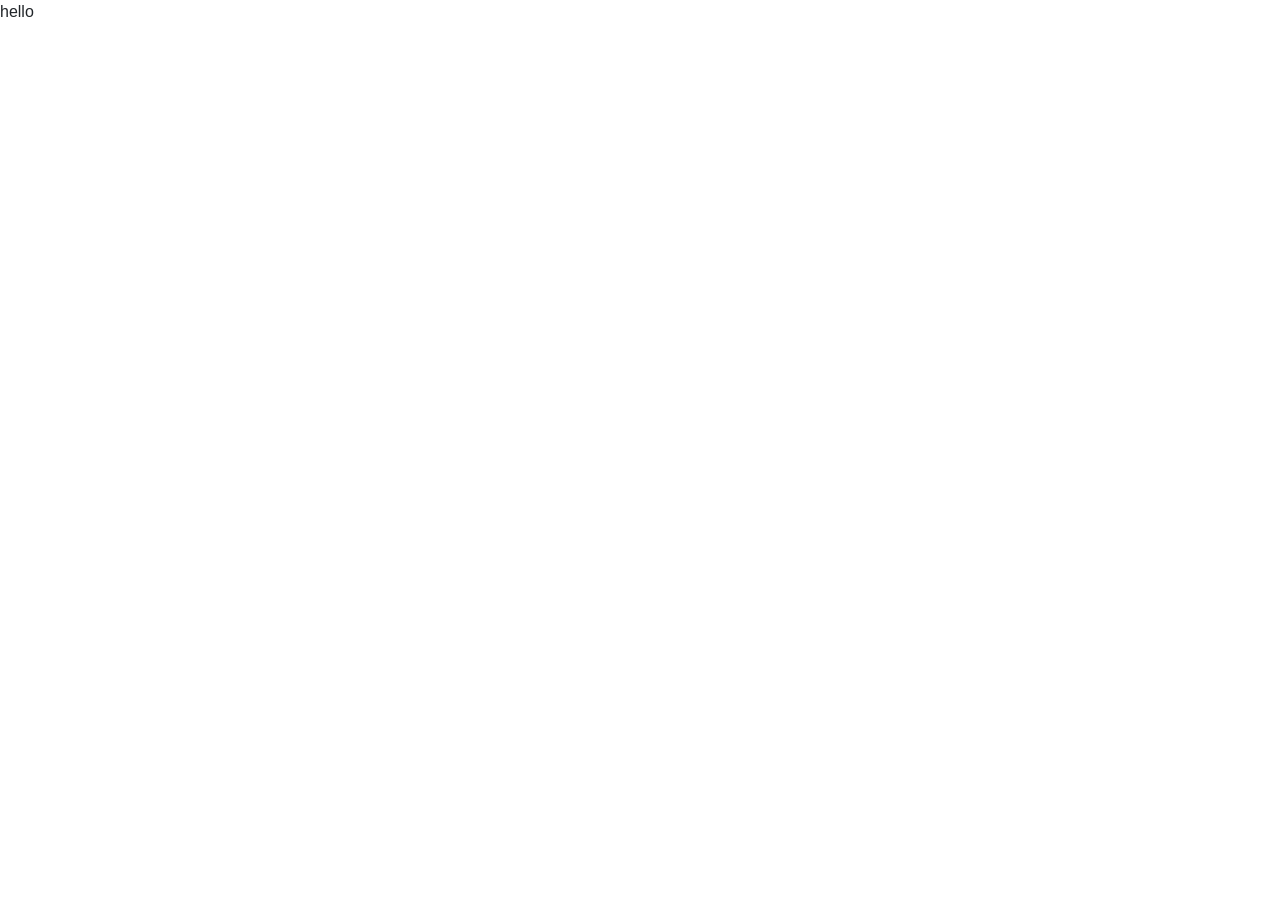
==== commit 3f36f98b: "Create index.html" ====
--- a/index.html
+++ b/index.html
@@ -1,260 +1,20 @@
-<!doctype html>
-<html lang="ko">
-  <head>
-    <meta charset="utf-8">
-    <meta name="viewport" content="width=device-width, initial-scale=1">
-    <title>코드덤 아트쿡</title>
-    <link href="https://cdn.jsdelivr.net/npm/bootstrap@5.2.3/dist/css/bootstrap.min.css" rel="stylesheet" integrity="sha384-rbsA2VBKQhggwzxH7pPCaAqO46MgnOM80zW1RWuH61DGLwZJEdK2Kadq2F9CUG65" crossorigin="anonymous">
-    <link rel="stylesheet" href="https://cdn.jsdelivr.net/npm/bootstrap-icons@1.10.5/font/bootstrap-icons.css">
-    <link rel="stylesheet" href="style.css"> 
-    
-    <!-- 구글폰트 -->
-    <link rel="preconnect" href="https://fonts.googleapis.com">
-    <link rel="preconnect" href="https://fonts.gstatic.com" crossorigin>
-    <link href="https://fonts.googleapis.com/css2?family=Gugi&family=Noto+Sans+KR:wght@400;700&display=swap" rel="stylesheet">
-
-</head>
-  <body>
-    <header class="vh-100 text-white d-flex flex-column justify-content-center align-items-center">
-        <h1 class="display-3 fw-bold mb-5"> 코드덤 ART Cook</h1>
-        <h4 class="fs-2 mb-3">요리와 아트의 만남</h4>
-        <p class="lead mb-5">아름다운 세계를 더하다</p>
-        <button type="button" class="btn btn-outline-warning rounded-pill">메인 메뉴 보기</button>
-    </header>
-
-    <!-- 섹션 코드 시작 -->
-    <section class="container py-5" id="about-chef">
-    <div class="text-center py-5">
-        <h2 class="fw-bold">ART Cook Chef</h2>
-        <p class="lead text-muted">Lorem ipsum dolor sit amet consectetur, adipisicing elit. Recusandae, quod!</p>
-    </div> 
-    <div class="row justify-content-center align-items-center mb-5">
-        <div class="col-md-5">
-            <img class="img-fluid" src="images/chef.jpg" alt="쉐프 프로필 사진">
-        </div>
-        <div class="col-md-7 col-lg-5 px-lg-5">
-            <h3 class="fw-bold mb-3">코드덤 Emmi</h3>
-            <p class="lh-lg">Lorem ipsum dolor sit, amet consectetur adipisicing elit. Deserunt consequuntur adipisci nihil eius hic cum ut voluptatum, voluptatem ducimus soluta veritatis! Quaerat recusandae vitae odit!</p>
-            <p class="lh-lg">Lorem ipsum dolor sit, amet consectetur adipisicing elit. Deserunt consequuntur adipisci nihil eius hic cum ut voluptatum, voluptatem ducimus soluta veritatis! Quaerat recusandae vitae odit!</p>
- 
-        </div>
-    </div>
-    </section>
-    <!-- 섹션 코드 끝 -->
-
-    <!-- 포트폴리오 섹션 시작 -->
-    <section class="bg-dark py-5" id=portfolio">
-        <div class="container overflow-hidden">
-            <div class="text-center text-white py-5">
-                <h2 class="fw-bold mb-3">ART COOK 포트폴리오</h2>
-                <p>Lorem ipsum dolor, sit amet consectetur adipisicing elit. Voluptates, at.</p>
-            </div>   
-            <div class="row pb-5 g-4">
-                <div class="col-sm-6 col-lg-4">
-                <img src="images/portfolio1.jpg" alt="포트폴리오 사진1" class="img-fluid img-thumbnail">
-                </div>
-                <div class="col-sm-6 col-lg-4">
-                <img src="images/portfolio2.jpg" alt="포트폴리오 사진2" class="img-fluid img-thumbnail">
-                </div>
-                <div class="col-sm-6 col-lg-4">
-                <img src="images/portfolio3.jpg" alt="포트폴리오 사진3" class="img-fluid img-thumbnail">
-                </div>
-                <div class="col-sm-6 col-lg-4">
-                <img src="images/portfolio4.jpg" alt="포트폴리오 사진4" class="img-fluid img-thumbnail">
-                </div>
-                <div class="col-sm-6 col-lg-4">
-                <img src="images/portfolio5.jpg" alt="포트폴리오 사진5" class="img-fluid img-thumbnail">
-                </div>
-                <div class="col-sm-6 col-lg-4">
-                <img src="images/portfolio6.jpg" alt="포트폴리오 사진6" class="img-fluid img-thumbnail">
-                </div>
-            </div>
-        </div>
-    </section>
-    <!-- 포트폴리오 섹션 끝 -->
-
-<!-- 서비스 섹션 시작 -->
-
-
-  <figure class="figure">
-    <img src="https://img1.daumcdn.net/thumb/R1280x0/?scode=mtistory2&fname=https%3A%2F%2Fblog.kakaocdn.net%2Fdn%2Fo1pMm%2Fbtrjvrrj7Gs%2FUvdmzyRkFwpHsXZMZuT5fK%2Fimg.jpg" alt="이미지02" class="figure-img img-fluid rounded" alt="...">
-    <figcaption class="figure-caption">A caption for the above image.</figcaption>
-  </figure>
-
-
-
-
-    <section class="container overflow-hidden py-5" id="service">
-        <div class="text-center py-5">
-            <h2 class="fw-bold mb-3">ART Cook 서비스</h2>
-            <p class="lead text-muted">Lorem ipsum, dolor sit amet consectetur adipisicing.</p>
-        </div>
-        <div class="row mb-5 g-4">
-            <div class="col-md-6">
-                <div class="card-hover shadow rounded p-4">
-                    <div class="d-flex align-items-center py-3">
-                        <img src="images/service1.jpg" alt="서비스1" class="rounded-circle">
-                        <div class="ms-3">
-                            <h3 class="fw-bold">케이터링</h3>
-                            <p class="text-muted">Lorem ipsum dolor sit amet.</p>
-                        </div>
-                    </div>
-                    <p>Lorem ipsum dolor sit amet consectetur adipisicing elit. Distinctio excepturi eum saepe rem repellat quis quibusdam ipsa debitis eveniet id.</p>
-                </div>
-            </div>
-
-            <div class="col-md-6">
-                <div class="card-hover shadow rounded p-4">
-                    <div class="d-flex justify-content-end align-items-center py-3">
-                        <div class="text-end me-3">
-                            <h3 class="fw-bold">디저트아트</h3>
-                            <p class="text-muted">Lorem ipsum dolor sit amet.</p>
-                        </div>
-                        <img src="images/service2.jpg" alt="서비스2" class="rounded-circle">
-                    </div>
-                    <p>Lorem ipsum dolor sit amet consectetur adipisicing elit. Distinctio excepturi eum saepe rem repellat quis quibusdam ipsa debitis eveniet id.</p>
-
-                </div>
-            </div>
-
-            <div class="col-md-6">
-                <div class="card-hover shadow rounded p-4">
-                    <div class="d-flex align-items-center py-3">
-                        <img src="images/service3.jpg" alt="서비스3" class="rounded-circle">
-                        <div class="ms-3">
-                            <h3 class="fw-bold">케일</h3>
-                            <p class="text-muted">Lorem ipsum dolor sit amet.</p>
-                        </div>
-                    </div>
-                    <p>Lorem ipsum dolor sit amet consectetur adipisicing elit. Distinctio excepturi eum saepe rem repellat quis quibusdam ipsa debitis eveniet id.</p>
-
-                </div>
-            </div>
-
-            <div class="col-md-6">
-                <div class="card-hover shadow rounded p-4">
-                    <div class="d-flex justify-content-end align-items-center py-3">
-                        <div class="text-end me-3">
-                            <h3 class="fw-bold">케일</h3>
-                            <p class="text-muted">Lorem ipsum dolor sit amet.</p>
-                        </div>
-                        <img src="images/service4.jpg" alt="서비스4" class="rounded-circle">
-                    </div>
-                    <p>Lorem ipsum dolor sit amet consectetur adipisicing elit. Distinctio excepturi eum saepe rem repellat quis quibusdam ipsa debitis eveniet id.</p>
-
-                </div>
-            </div>
-        </div>
-
-
-</section>
-<!-- 서비스 섹션 끝 -->
-
-    <!-- SNS 섹션 만들기 시작 -->
-    <section class="py-5" id="sns-links">
-        <div class="container text-center text-white">
-            <h2 class="fw-bold mb-3">ART Cook SNS</h2>
-            <p>Lorem, ipsum dolor sit amet consectetur adipisicing elit. Qui, accusantium.</p>
-            <div class="d-flex justify-content-evenly px-5 mt-4 w-50 m-auto">
-            <a href="#" class="btn btn-danger rounded-pill btn-lg px-4"><i class="bi bi-youtube"></i></a>
-            <a href="#" class="btn btn-primary rounded-pill btn-lg px-4"><i class="bi bi-facebook"></i></a>
-            <a href="#" class="btn btn-warning rounded-pill btn-lg px-4"><i class="bi bi-instagram"></i></a>
-            </div>
-        </div>
-    </section>
-    <!-- SNS 섹션 만들기 끝 -->
-
-    <!-- 블로그 섹션 시작 -->
-    <section class="container overflow-hidden py-5" id="blog">
-        <div class="text-center py-5">
-        <h2 class="fw-bold">ART Cook 블로그</h2>
-        <p class="lead text-muted">Lorem ipsum dolor sit amet consectetur adipisicing elit. Tempora impedit deserunt porro ab ad, dignissimos nisi. Dolorem eum voluptas nam.</p>
-        </div>
-        <div class="row py-5 gy-4">
-            <div class="col-sm-6 col-lg">
-                <div class="card">
-                    <img src="images/blog1.jpg" class="card-img-top" alt="블로그1">
-                    <div class="card-body text-center">
-                      <h3 class="card-title fs-4">블로그 1</h3>
-                      <p class="card-text">Lorem ipsum dolor sit amet consectetur adipisicing elit. Numquam, explicabo ex. Ipsum consequuntur fugiat est.</p>
-                      <a href="#" class="btn btn-warning btn-sm">Go somewhere</a>
-                    </div>
-                </div>
-            </div>
-
-            <div class="col-sm-6 col-lg">
-                <div class="card">
-                    <img src="images/blog2.jpg" class="card-img-top" alt="블로그2">
-                    <div class="card-body text-center">
-                      <h3 class="card-title fs-4">블로그 2</h3>
-                      <p class="card-text">Lorem ipsum dolor sit amet consectetur adipisicing elit. Numquam, explicabo ex. Ipsum consequuntur fugiat est.</p>
-                      <a href="#" class="btn btn-warning btn-sm">Go somewhere</a>
-                    </div>
-                </div>
-            </div>
-            
-            <div class="col-sm-6 col-lg">                
-                <div class="card"">
-                    <img src="images/blog3.jpg" class="card-img-top" alt="블로그3">
-                    <div class="card-body text-center">
-                      <h3 class="card-title fs-4">블로그 3</h3>
-                      <p class="card-text">Lorem ipsum dolor sit amet consectetur adipisicing elit. Numquam, explicabo ex. Ipsum consequuntur fugiat est.</p>
-                      <a href="#" class="btn btn-warning btn-sm">Go somewhere</a>
-                    </div>
-                </div>
-            </div>
-
-            <div class="col-sm-6 col-lg">
-                <div class="card">
-                    <img src="images/blog4.jpg" class="card-img-top" alt="블로그4">
-                    <div class="card-body text-center">
-                      <h3 class="card-title fs-4">블로그 4</h3>
-                      <p class="card-text">Lorem ipsum dolor sit amet consectetur adipisicing elit. Numquam, explicabo ex. Ipsum consequuntur fugiat est.</p>
-                      <a href="#" class="btn btn-warning btn-sm">Go somewhere</a>
-                    </div>
-                </div>
-            </div>
-        </div>
-    </section>
-    <!-- 블로그 섹션 끝 -->
-
-    <!-- 연락처 섹션 만들기 시작 -->
-    <section class="container overflow-hidden py-5 text-center" id="contact">
-        <div class="py-5">
-            <h2 class="fw-bold">Contact</h2>
-            <p class="lead text-muted">Lorem ipsum dolor sit amet consectetur adipisicing elit. In, sequi?</p>
-        </div>
-        <div class="row py-5 gy-3">
-            <div class="col-md-4">
-                <div class="shadow p-4 border-bottom border-4 border-warning">
-                    <i class="bi bi-envelope-heart fs-5 text-warning"></i>
-                    <div class="fw-bold fs-5 py-2">이메일</div>
-                    <hr>
-                    <p class="text-muted">********@naver.com</p>
-                </div>
-            </div>
-
-            <div class="col-md-4">
-                <div class="shadow p-4 border-bottom border-4 border-success">
-                    <i class="bi bi-telephone-fill fs-5 text-success"></i>
-                    <div class="fw-bold fs-5 py-2">전화번호</div>
-                    <hr>
-                    <p class="text-muted">010-000-0000</p>
-                </div>
-            </div>
-
-            <div class="col-md-4">
-                <div class="shadow p-4 border-bottom border-4 border-warning">
-                    <i class="bi bi-car-front-fill fs-5 text-warning"></i>
-                    <div class="fw-bold fs-5 py-2">주소</div>
-                    <hr>
-                    <p class="text-muted">서울특별시 홈페이지동</p>
-                </div>
-            </div>
-        </div>
-    </section>
-    <!-- 연락처 섹션 만들기 끝-->
-
-       <script src="https://cdn.jsdelivr.net/npm/bootstrap@5.2.3/dist/js/bootstrap.bundle.min.js" integrity="sha384-kenU1KFdBIe4zVF0s0G1M5b4hcpxyD9F7jL+jjXkk+Q2h455rYXK/7HAuoJl+0I4" crossorigin="anonymous"></script>
-  </body>
-</html>+<!doctype html>
+<html lang="ko">
+
+
+<head>
+    <meta charset="utf-8">
+    <meta name="viewport" content="width=device-width, initial-scale=1">
+    <title>코드덤 ART Cook</title>
+    <link href="https://cdn.jsdelivr.net/npm/bootstrap@5.2.2/dist/css/bootstrap.min.css" rel="stylesheet"
+        integrity="sha384-Zenh87qX5JnK2Jl0vWa8Ck2rdkQ2Bzep5IDxbcnCeuOxjzrPF/et3URy9Bv1WTRi" crossorigin="anonymous">
+    <link rel="stylesheet" href="https://cdn.jsdelivr.net/npm/bootstrap-icons@1.9.1/font/bootstrap-icons.css">
+    <link rel="stylesheet" href="solution-style.css">
+
+</head>
+
+
+<body>
+  hello
+</body>
+</html>
--- a/solution-style.css
+++ b/solution-style.css
@@ -0,0 +1,51 @@
+body {
+    font-family: 'Noto Sans KR', sans-serif;
+}
+
+h1,
+h2,
+h3,
+h4,
+.gugi-font {
+    font-family: 'Gugi', cursive;
+}
+
+
+/* 네비게이션 영역 */
+.nav-link:hover,
+.nav-link.active {
+    color: #ffc107 !important;
+}
+
+
+/* 헤더 영역 */
+header {
+    background-image: linear-gradient(to top, rgba(0, 0, 0, 0.8), rgba(0, 0, 0, 0.2)), url(images/main-bg.jpg);
+    background-size: cover;
+    background-position: center top;
+    background-attachment: fixed;
+}
+
+
+/* 서비스 섹션 */
+
+.card-hover:hover {
+    background-color: #4c1ab756;
+}
+
+
+/* SNS 영역 */
+#sns-links {
+    background-image: linear-gradient(rgba(0, 0, 0, 0.8), rgba(0, 0, 0, 0.2)), url(images/sns-bg.jpg);
+    background-size: cover;
+    background-position: center;
+    background-attachment: fixed;
+}
+
+
+/* 뉴스 섹션 */
+#news {
+    background-image: linear-gradient(rgba(0, 0, 0, 0.5), rgba(0, 0, 0, 0.2)), url(images/news-bg.jpg);
+    background-size: cover;
+    background-position: center;
+}
